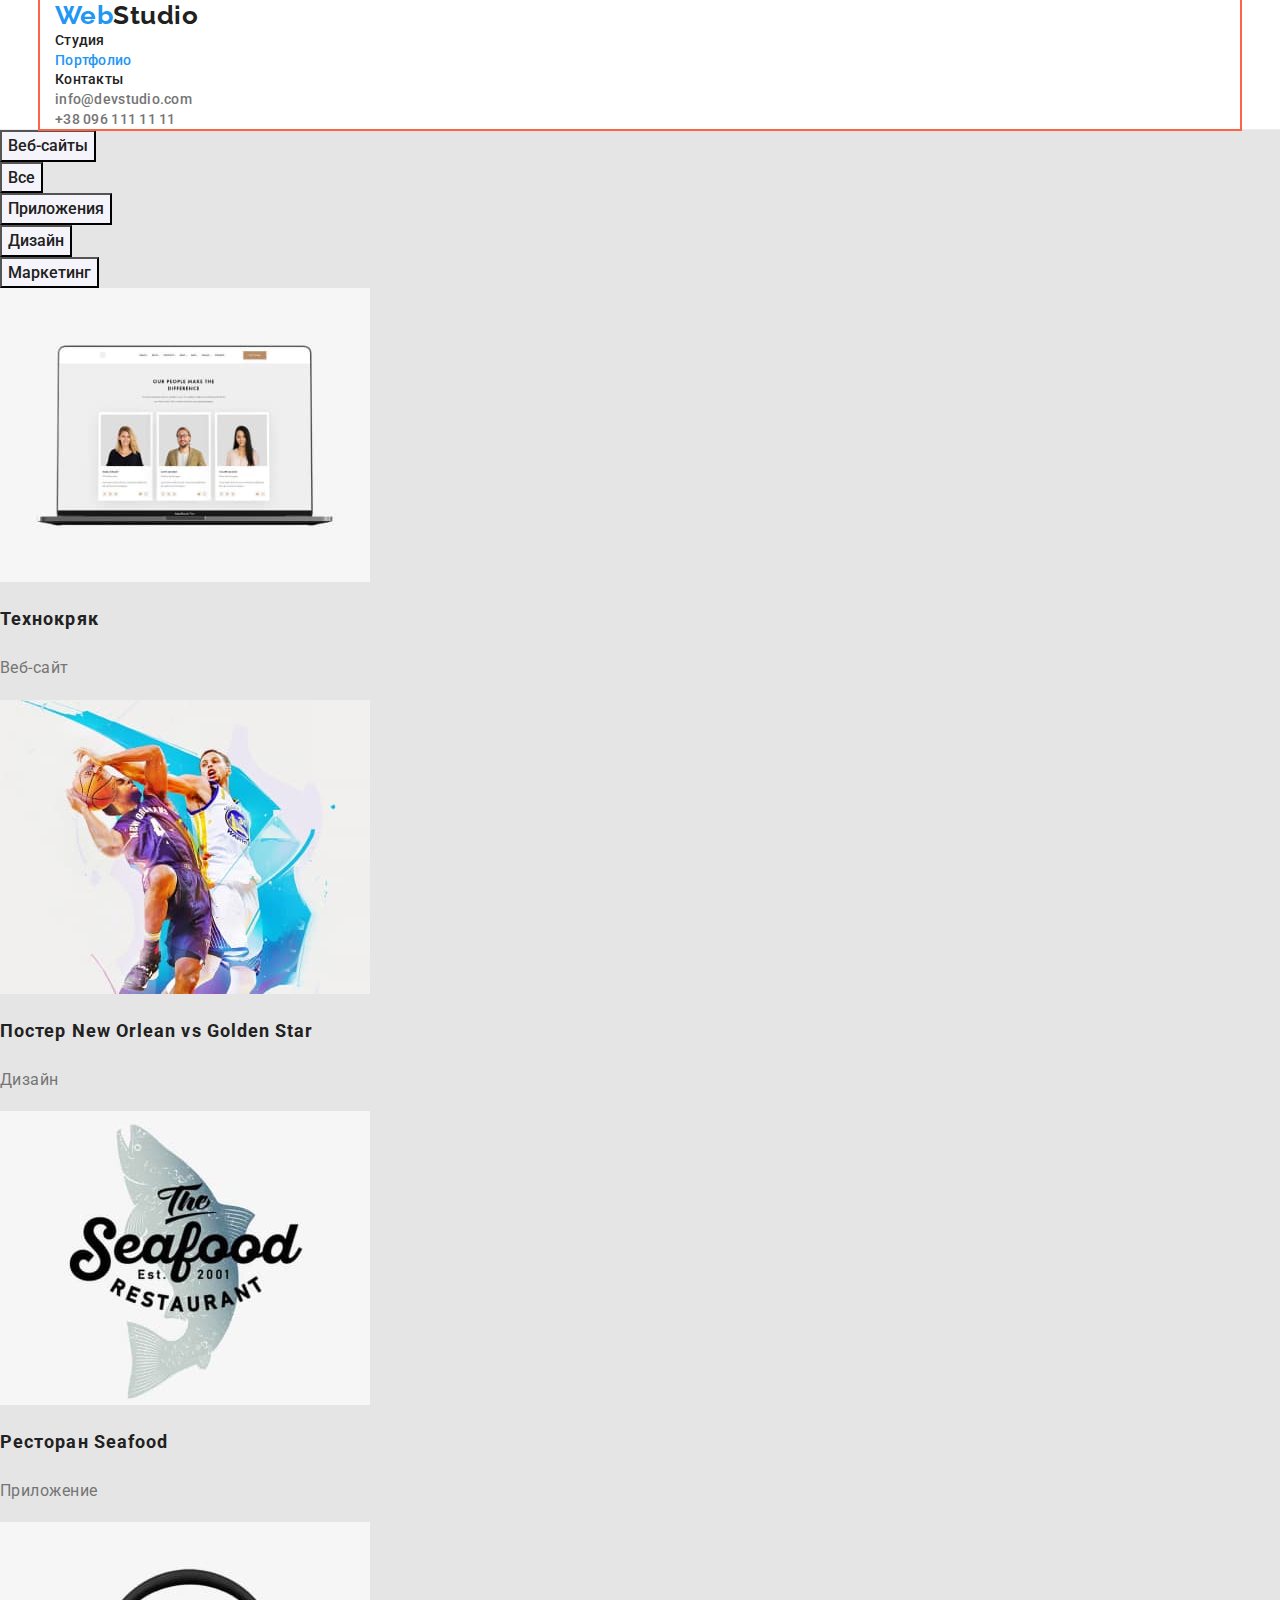
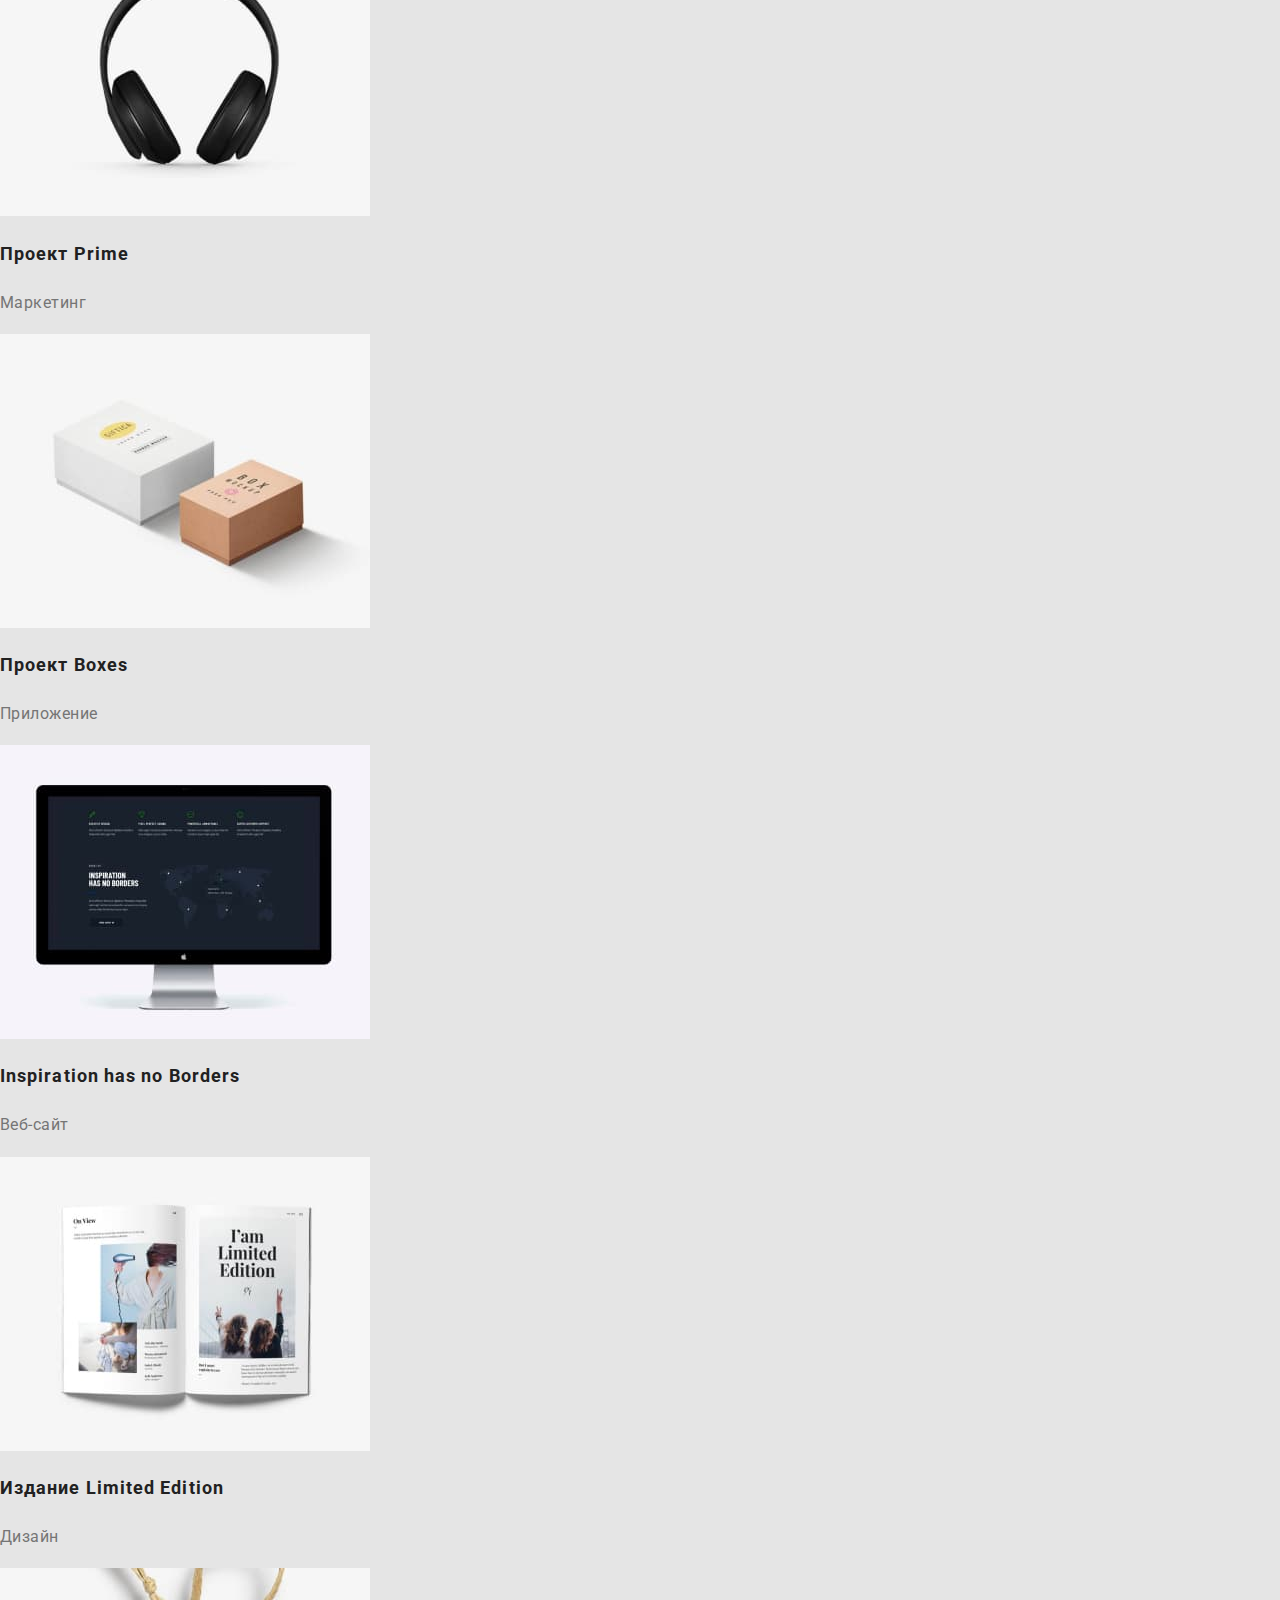
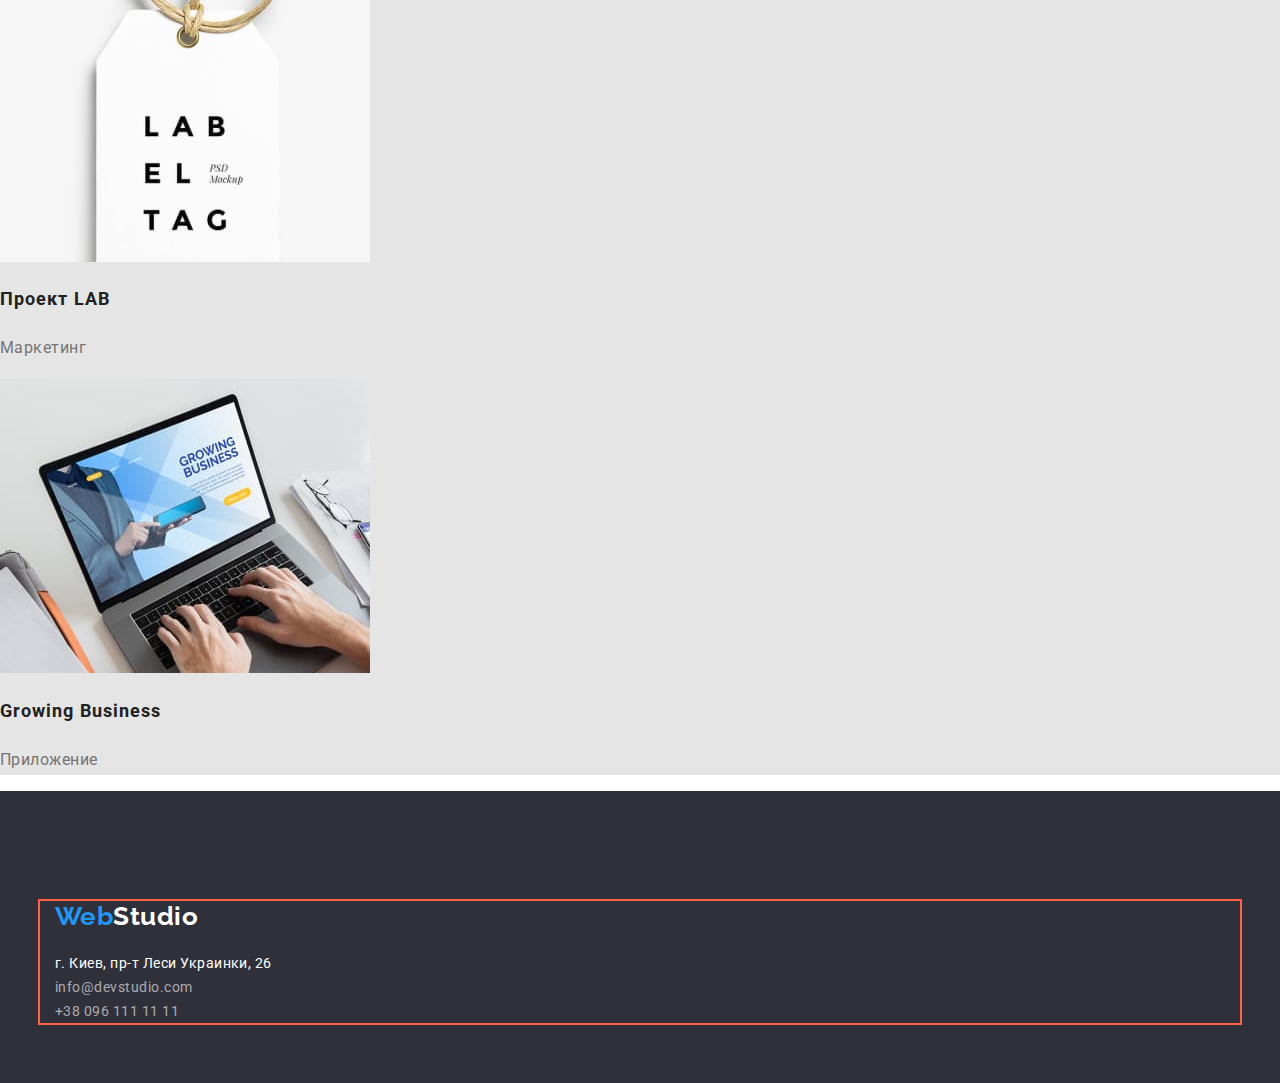
==== portfolio.html @ 7adae2c1 "Добавляет оформление" ====
<!DOCTYPE html>
<html lang="ru">
  <head>
    <meta charset="UTF-8" />
    <meta http-equiv="X-UA-Compatible" content="IE=edge" />
    <meta name="viewport" content="width=device-width, initial-scale=1.0" />
    <title>Document</title>
    <link rel="preconnect" href="https://fonts.googleapis.com" />
    <link rel="preconnect" href="https://fonts.gstatic.com" crossorigin />
    <link
      href="https://fonts.googleapis.com/css2?family=Lato&family=Raleway:wght@700&family=Roboto:wght@400;500;700;900&display=swap"
      rel="stylesheet"
    />
    <link rel="stylesheet" href="https://cdnjs.cloudflare.com/ajax/libs/modern-normalize/1.1.0/modern-normalize.min.css">
    <link rel="stylesheet" href="./css/styles.css" />
  </head>
  <body>
    <!--Шапка сайта-->
    <header class="header-page">
      <div class="container">
        <nav class="header-nav">
          <!--Навигация на другие страницы-->
          <a href="./index.html" class="logo"
            >Web<span class="studio-black">Studio</span></a
          >
          <ul class="header-list list">
            <li>
              <a href="./index.html" class="header-link">Студия</a>
            </li>
            <li>
              <a href="" class="header-link current">Портфолио</a>
            </li>
            <li><a href="" class="header-link">Контакты</a></li>
          </ul>
        </nav>

        <!--Ccылки на электронный адрес и телефон-->
        <div>
          <ul class="contacts-list list">
            <li>
              <a href="mailto:info@devstudio.com" class="header-contacts"
                >info@devstudio.com</a
              >
            </li>
            <li>
              <a href="tel.:+380961111111" class="header-contacts"
                >+38 096 111 11 11</a
              >
            </li>
          </ul>
        </div>
      </div>
    </header>

    <!--Уникальный контент страницы-->
    <main class="projects-page">
      <section class="projects">
        <h1 hidden>Наши проекты</h1>
        <ul class="projects-list list">
          <li><button type="button" class="projects-btn pointer">Веб-сайты</button></li>
          <li><button type="button" class="projects-btn pointer">Все</button></li>
          <li><button type="button" class="projects-btn pointer">Приложения</button></li>
          <li><button type="button" class="projects-btn pointer">Дизайн</button></li>
          <li><button type="button" class="projects-btn pointer">Маркетинг</button></li>
        </ul>

        <ul class="works-list list">
          <li class="works-item">
            <a href="" class="works-link">
              <img
                src="./images/work-1.jpg"
                alt="технокряк"
                width="370"
                height="294"
              />
              <h2 class="work-title">Технокряк</h2>
              <p class="work-desc">Веб-сайт</p>
            </a>
          </li class="works-item">
          <li>
            <a href="" class="works-link">
              <img
                src="./images/work-2.jpg"
                alt="постер баскетбол"
                width="370"
                height="294"
              />
              <h2 class="work-title">Постер New Orlean vs Golden Star</h2>
              <p class="work-desc">Дизайн</p>
            </a>
          </li>
          <li class="works-item">
            <a href="" class="works-link">
              <img
                src="./images/work-3.jpg"
                alt="ресторан"
                width="370"
                height="294"
              />
              <h2 class="work-title">Ресторан Seafood</h2>
              <p class="work-desc">Приложение</p>
            </a>
          </li>
          <li class="works-item">
            <a href="" class="works-link">
              <img
                src="./images/work-4.jpg"
                alt="проект prime"
                width="370"
                height="294"
              />
              <h2 class="work-title">Проект Prime</h2>
              <p class="work-desc">Маркетинг</p>
            </a>
          </li>
          <li class="works-item">
            <a href="" class="works-link">
              <img
                src="./images/work-5.jpg"
                alt="проект boxes"
                width="370"
                height="294"
              />
              <h2 class="work-title">Проект Boxes</h2>
              <p class="work-desc">Приложение</p>
            </a>
          </li>
          <li class="works-item">
            <a href="" class="works-link">
              <img
                src="./images/work-6.jpg"
                alt="вебсайт inspiration"
                width="370"
                height="294"
              />
              <h2 class="work-title">Inspiration has no Borders</h2>
              <p class="work-desc">Веб-сайт</p>
            </a>
          </li>
          <li class="works-item">
            <a href="" class="works-link">
              <img
                src="./images/work-7.jpg"
                alt="журнал edition"
                width="370"
                height="294"
              />
              <h2 class="work-title">Издание Limited Edition</h2>
              <p class="work-desc">Дизайн</p>
            </a>
          </li>
          <li class="works-item">
            <a href="" class="works-link">
              <img
                src="./images/work-8.jpg"
                alt="проект lab"
                width="370"
                height="294"
              />
              <h2 class="work-title">Проект LAB</h2>
              <p class="work-desc">Маркетинг</p>
            </a>
          </li>
          <li class="works-item">
            <a href="" class="works-link">
              <img
                src="./images/work-9.jpg"
                alt="приложение buisness"
                width="370"
                height="294"
              />
              <h2 class="work-title">Growing Business</h2>
              <p class="work-desc">Приложение</p>
            </a>
          </li>
        </ul>
      </section>
    </main>

    <!--Подвал сайта-->
    <footer class="footer">
      <div class="container">
        <a href="./index.html" class="logo"
          >Web<span class="studio-white">Studio</span></a
        >
        <address class="address">
          <ul class="address-list list">
            <li>
              <a href="" class="footer-address"
                >г. Киев, пр-т Леси Украинки, 26
              </a>
            </li>
            <li>
              <a href="mailto:info@devstudio.com" class="footer-contacts"
                >info@devstudio.com</a
              >
            </li>
            <li>
              <a href="tel.:+380961111111" class="footer-contacts"
                >+38 096 111 11 11</a
              >
            </li>
          </ul>
        </address>
      </div>
    </footer>
  </body>
</html>
---- css/styles.css ----
:root {
  --primary-text-color: #212121;
  --title-text-color: #757575;
  --accent-color: #2196f3;
  --primary-white-color: #ffffff;
  --secondary-bg-color: #e5e5e5;
  --team-button-bg-color: #f5f4fa;
  --contacts-footer-color: rgba(255, 255, 255, 0.6);
  --footer-bg-color: #2f303a;
}

html {
  box-sizing: border-box;
}

*,
*::before,
*::after {
  box-sizing: inherit;
}

body {
  color: var(--primary-text-color);
  background-color: var(--primary-white-color);

  font-family: Roboto, sans-serif;
  letter-spacing: 0.03em;
}

.list {
  padding: 0;
  margin: 0;
  list-style: none;
}

.header-link.current {
  color: var(--accent-color);
  text-decoration: none;
}

.pointer {
  cursor: pointer;
}

.container {
  margin-left: auto;
  margin-right: auto;
  width: 1200px;
  padding-left: 15px;
  padding-right: 15px;
  outline: 2px solid tomato;
}

.section {
  padding-top: 94px;
  padding-bottom: 94px;
}

/* Logo */
.logo {
  color: var(--accent-color);
  font-family: Raleway, sans-serif;

  font-weight: 700;
  font-size: 26px;
  line-height: 1.2;
  text-decoration: none;
}

.logo:focus {
  color: var(--accent-color);
}

.studio-black {
  color: var(--primary-text-color);
  text-decoration: none;
}

.studio-white {
  color: var(--primary-white-color);
}

/* Header */
.header-link {
  color: var(--primary-text-color);

  font-style: normal;
  font-weight: 500;
  font-size: 14px;
  line-height: 1.4;
  letter-spacing: 0.02em;
  text-decoration: none;
}

.header-link:hover,
.header-link:focus {
  color: var(--accent-color);
}

.header-contacts {
  color: var(--title-text-color);

  font-weight: 500;
  font-size: 14px;
  line-height: 1.4;
  letter-spacing: 0.02em;
  text-decoration: none;
}

.header-contacts:hover,
.header-contacts:focus {
  color: var(--accent-color);
}

.header-page {
  border-bottom: 1px solid #ececec;
}

/* Hero */
.hero {
  background-color: var(--footer-bg-color);
  outline: 2px solid tomato;
  padding: 200px;

  text-align: center;
}

.hero-title {
  margin-top: 0;
  margin-bottom: 30px;
  color: var(--primary-white-color);

  font-weight: 900;
  font-size: 44px;
  line-height: 1.36;
  letter-spacing: 0.06em;
  text-transform: uppercase;
  outline: 2px solid tomato;
}

.hero-btn {
  display: inline-block;
  padding: 10px 32px;
  border-radius: 4px;
  min-width: 200px;

  color: var(--primary-white-color);
  background-color: var(--accent-color);
  box-shadow: 0px 4px 4px rgba(0, 0, 0, 0.15);

  font-family: inherit;
  font-weight: 700;
  font-size: 16px;
  line-height: 1.9;
  letter-spacing: 0.06em;
}

.hero-btn:hover,
.hero-btn:focus {
  background-color: #188ce8;
  color: var(--primary-white-color);
}

/* Feature */
.feature {
}

.feature-text {
  margin-top: 0;
  margin-bottom: 0;

  color: var(--title-text-color);

  font-size: 14px;
  line-height: 1.71;
}

.feature-title {
  margin-top: 0;
  margin-bottom: 10px;

  font-weight: 700;
  font-size: 14px;
  line-height: 1.4;
  text-transform: uppercase;
}

/* About and Team */
.about {
  padding-bottom: 94px;
}
.about-title {
  margin-top: 0;
  margin-bottom: 50px;

  font-weight: 700;
  font-size: 36px;
  line-height: 1.7;
  text-align: center;
}

.team-title {
  margin-top: 0;
  margin-bottom: 50px;

  font-weight: 700;
  font-size: 36px;
  line-height: 1.7;
  text-align: center;
}

.team {
  background-color: var(--team-button-bg-color);
}

.team-person {
  margin-top: 30px;
  margin-bottom: 10px;

  font-weight: 500;
  font-size: 16px;
  line-height: 1.19;
  text-align: center;
}

.team-text {
  margin-top: 0;
  margin-bottom: 30px;

  color: var(--title-text-color);

  font-size: 16px;
  line-height: 1.19;
  text-align: center;
}

/* Footer */
.footer {
  background-color: var(--footer-bg-color);

  padding-top: 110px;
  padding-bottom: 60px;
}

.footer-address {
  color: var(--primary-white-color);

  font-style: normal;
  font-weight: 400;
  font-size: 14px;
  line-height: 1.7;
  text-decoration: none;
}

.footer-address:hover,
.footer-address:focus {
  color: var(--accent-color);
}

.footer-contacts {
  color: var(--contacts-footer-color);

  font-style: normal;
  font-weight: 400;
  font-size: 14px;
  line-height: 1.7;
  text-decoration: none;
}

.footer-contacts:hover,
.footer-contacts:focus {
  color: var(--accent-color);
}

.address {
  padding-top: 20px;
}

/* ------Portfolio------ */
/* Our Projects and Works */
.projects-page {
  background-color: var(--secondary-bg-color);
}

.works-link {
  text-decoration: none;
}

.work-title {
  color: var(--primary-text-color);

  font-weight: 700;
  font-size: 18px;
  line-height: 2;
  letter-spacing: 0.06em;
  text-decoration: none;
}

.work-desc {
  color: var(--title-text-color);

  font-weight: 400;
  font-size: 16px;
  line-height: 1.88;
}

.projects-btn {
  color: var(--primary-text-color);
  background-color: var(--team-button-bg-color);

  font-family: inherit;
  font-weight: 500;
  font-size: 16px;
  line-height: 1.6;
  text-align: center;
}

.projects-btn:hover,
.projects-btn:focus {
  background-color: var(--accent-color);
  color: var(--primary-white-color);
}
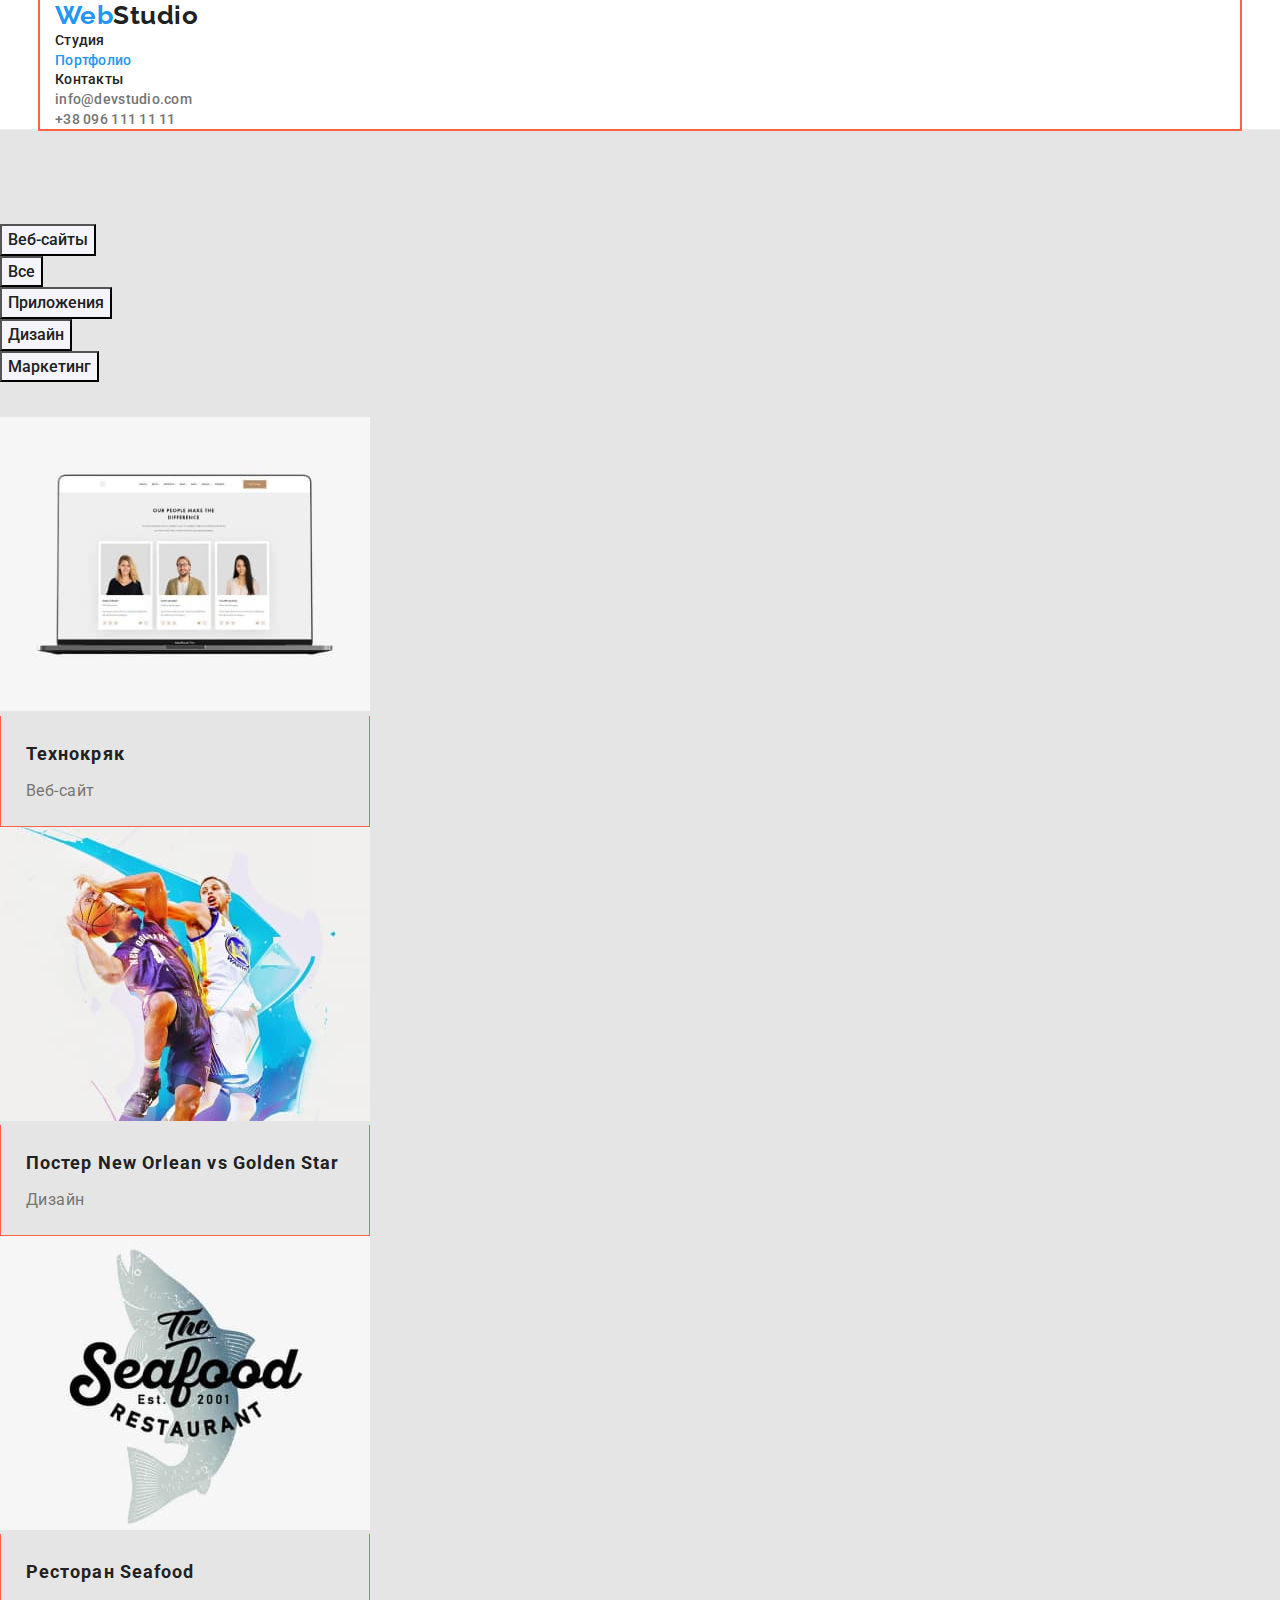
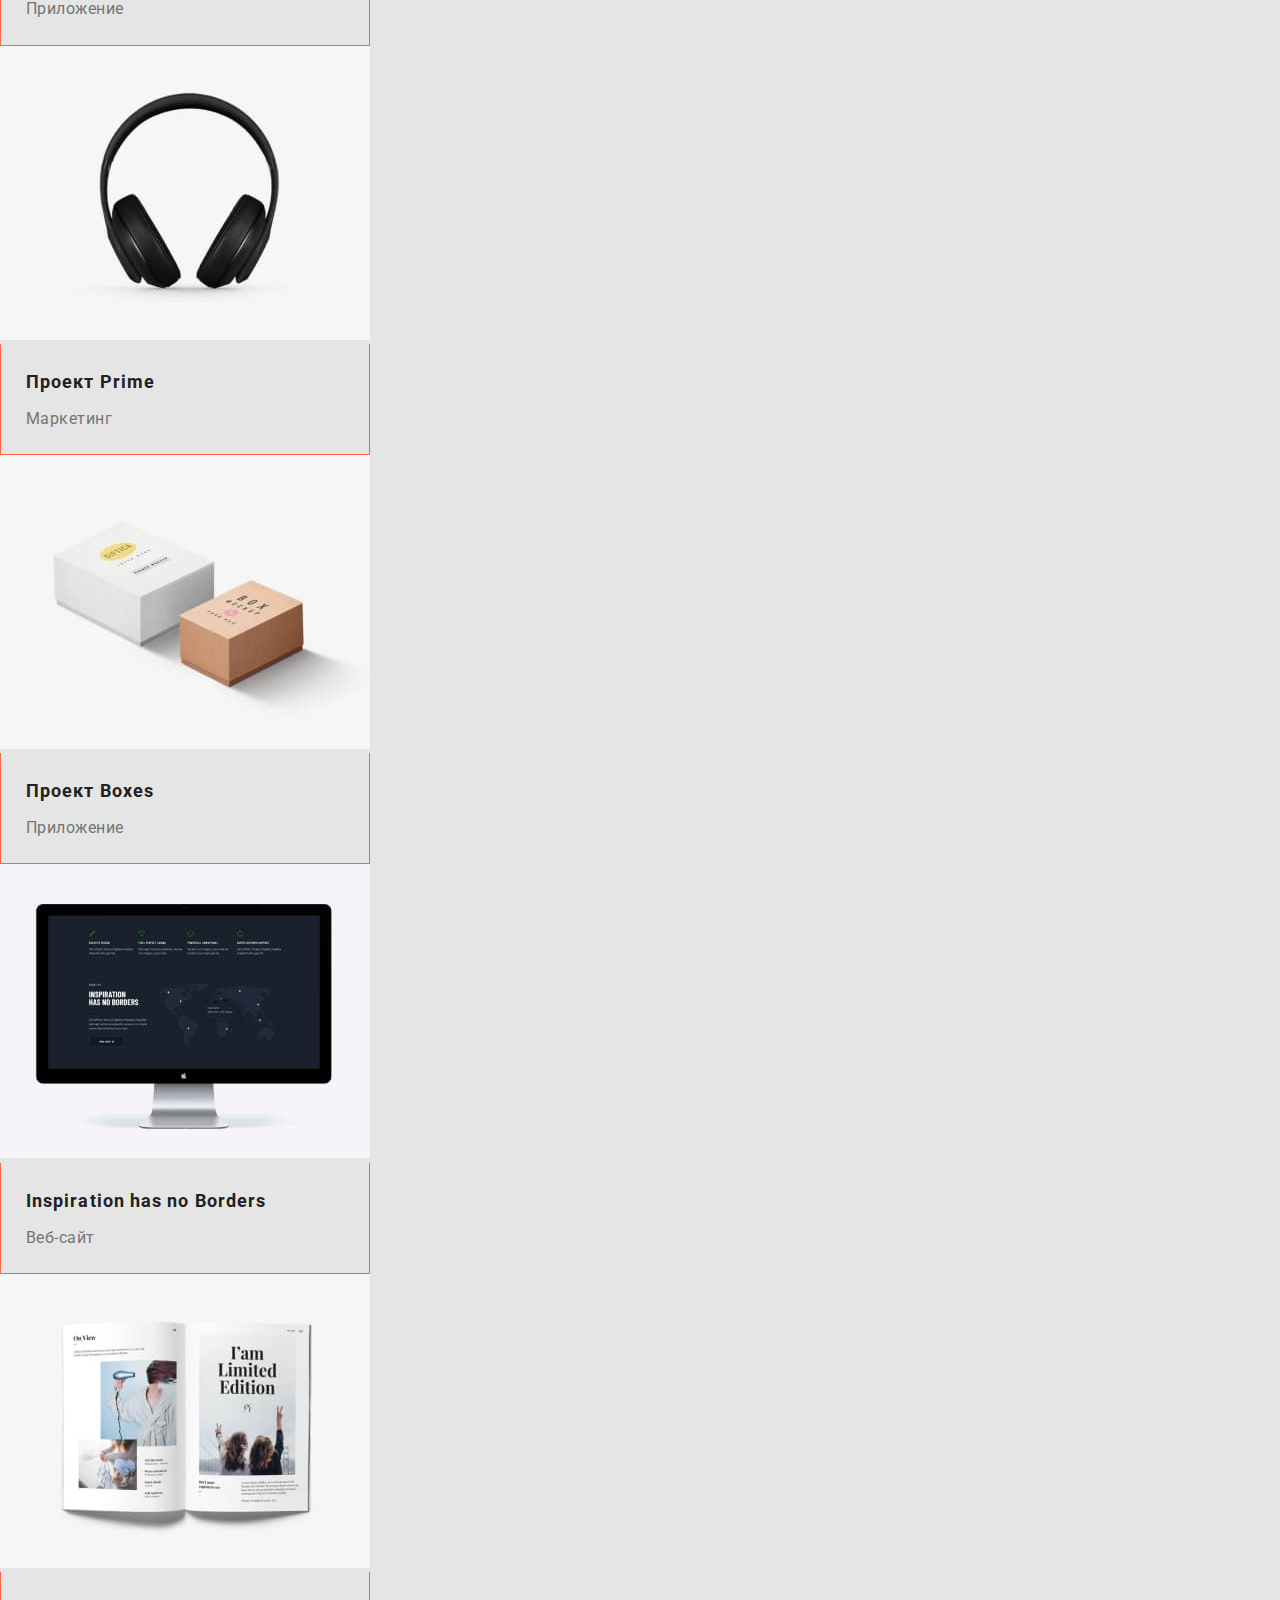
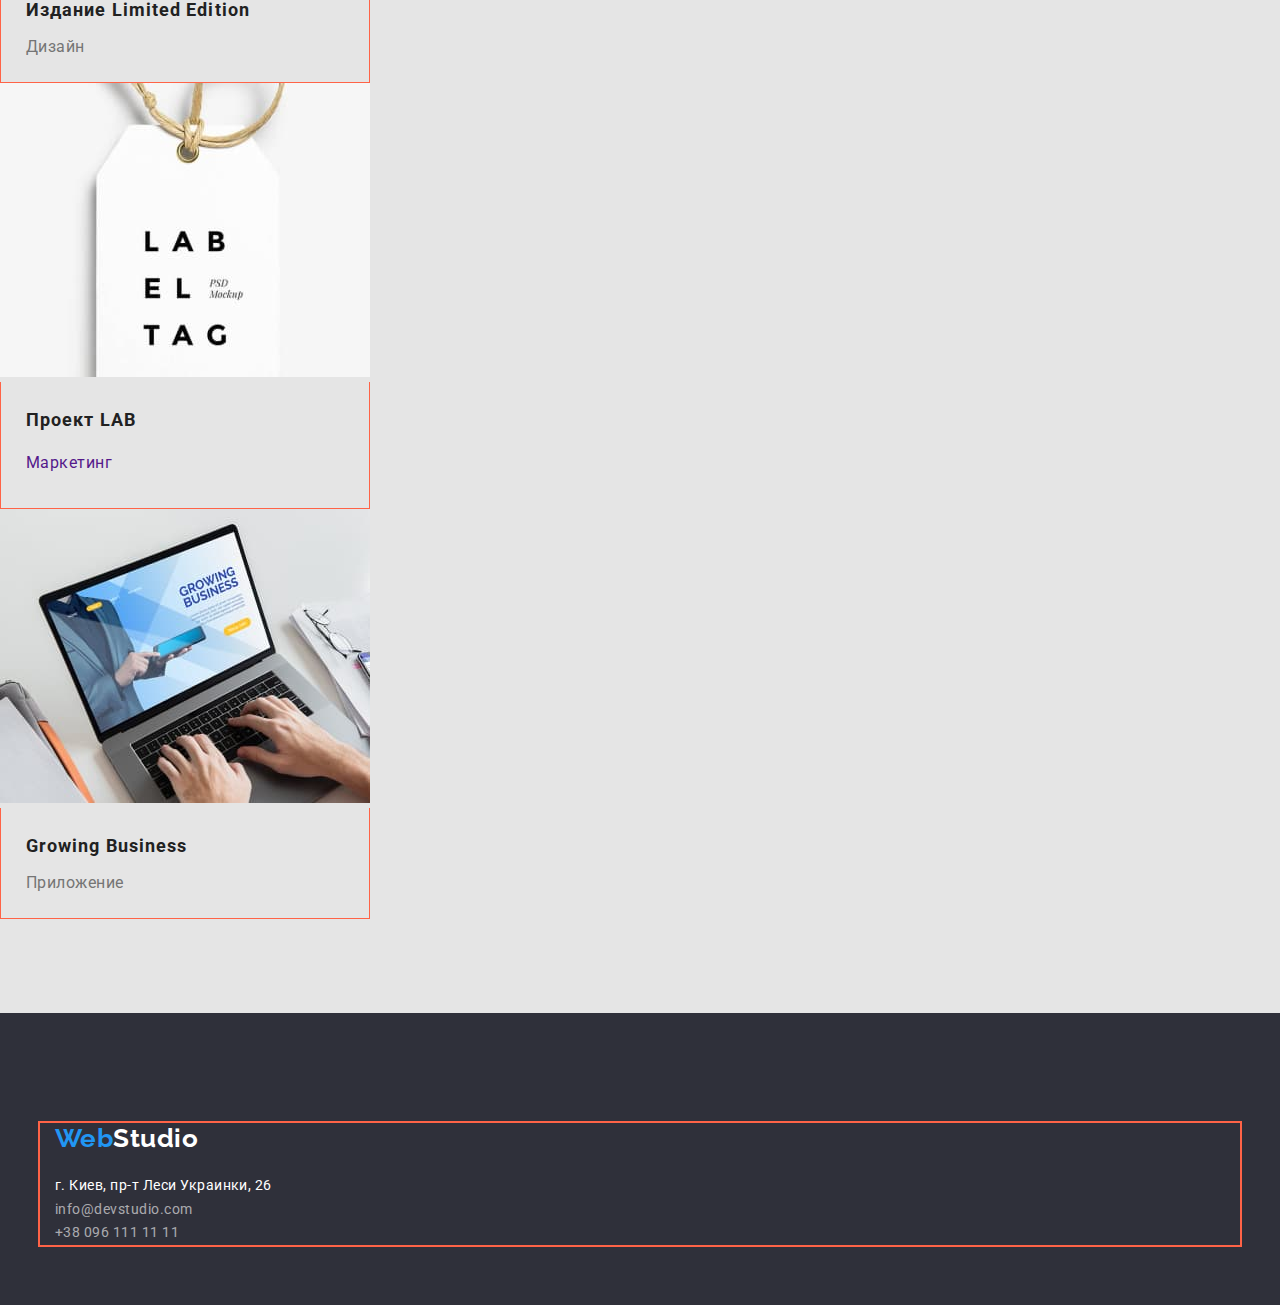
==== commit f19cdcf7: "Добавлет стили в .projects-list и .works-list" ====
--- a/portfolio.html
+++ b/portfolio.html
@@ -54,7 +54,7 @@
 
     <!--Уникальный контент страницы-->
     <main class="projects-page">
-      <section class="projects">
+      <section class="projects section">
         <h1 hidden>Наши проекты</h1>
         <ul class="projects-list list">
           <li><button type="button" class="projects-btn pointer">Веб-сайты</button></li>
@@ -73,8 +73,10 @@
                 width="370"
                 height="294"
               />
-              <h2 class="work-title">Технокряк</h2>
-              <p class="work-desc">Веб-сайт</p>
+              <div class="works-text">
+                <h2 class="works-title">Технокряк</h2>
+                <p class="works-desc">Веб-сайт</p>                
+              </div>
             </a>
           </li class="works-item">
           <li>
@@ -85,8 +87,10 @@
                 width="370"
                 height="294"
               />
-              <h2 class="work-title">Постер New Orlean vs Golden Star</h2>
-              <p class="work-desc">Дизайн</p>
+              <div class="works-text">
+                <h2 class="works-title">Постер New Orlean vs Golden Star</h2>
+                <p class="works-desc">Дизайн</p>
+              </div>
             </a>
           </li>
           <li class="works-item">
@@ -97,8 +101,10 @@
                 width="370"
                 height="294"
               />
-              <h2 class="work-title">Ресторан Seafood</h2>
-              <p class="work-desc">Приложение</p>
+              <div class="works-text">
+                <h2 class="works-title">Ресторан Seafood</h2>
+                <p class="works-desc">Приложение</p>
+              </div>
             </a>
           </li>
           <li class="works-item">
@@ -109,8 +115,10 @@
                 width="370"
                 height="294"
               />
-              <h2 class="work-title">Проект Prime</h2>
-              <p class="work-desc">Маркетинг</p>
+              <div class="works-text">
+                <h2 class="works-title">Проект Prime</h2>
+                <p class="works-desc">Маркетинг</p>
+              </div>
             </a>
           </li>
           <li class="works-item">
@@ -121,8 +129,10 @@
                 width="370"
                 height="294"
               />
-              <h2 class="work-title">Проект Boxes</h2>
-              <p class="work-desc">Приложение</p>
+              <div class="works-text">
+                <h2 class="works-title">Проект Boxes</h2>
+                <p class="works-desc">Приложение</p>
+              </div>
             </a>
           </li>
           <li class="works-item">
@@ -133,8 +143,10 @@
                 width="370"
                 height="294"
               />
-              <h2 class="work-title">Inspiration has no Borders</h2>
-              <p class="work-desc">Веб-сайт</p>
+              <div class="works-text">
+                <h2 class="works-title">Inspiration has no Borders</h2>
+                <p class="works-desc">Веб-сайт</p>
+              </div>
             </a>
           </li>
           <li class="works-item">
@@ -145,8 +157,10 @@
                 width="370"
                 height="294"
               />
-              <h2 class="work-title">Издание Limited Edition</h2>
-              <p class="work-desc">Дизайн</p>
+              <div class="works-text">
+                <h2 class="works-title">Издание Limited Edition</h2>
+                <p class="works-desc">Дизайн</p>
+              </div>
             </a>
           </li>
           <li class="works-item">
@@ -157,8 +171,10 @@
                 width="370"
                 height="294"
               />
-              <h2 class="work-title">Проект LAB</h2>
-              <p class="work-desc">Маркетинг</p>
+              <div class="works-text">
+                <h2 class="works-title">Проект LAB</h2>
+                <p class="work-desc">Маркетинг</p>
+              </div>  
             </a>
           </li>
           <li class="works-item">
@@ -169,8 +185,10 @@
                 width="370"
                 height="294"
               />
-              <h2 class="work-title">Growing Business</h2>
-              <p class="work-desc">Приложение</p>
+            <div class="works-text">
+              <h2 class="works-title">Growing Business</h2>
+              <p class="works-desc">Приложение</p>
+            </div>
             </a>
           </li>
         </ul>
--- a/css/styles.css
+++ b/css/styles.css
@@ -116,6 +116,35 @@
   border-bottom: 1px solid #ececec;
 }
 
+/* .header-nav {
+  display: flex;
+  align-items: center;
+  justify-content: space-between;
+}
+
+/* .header-list {
+  display: flex;
+  justify-content: flex-start;
+  align-items: center;
+  justify-content: space-between;
+} */
+
+/* .header-list > .header-item:not(:last-child) {
+  margin-right: 50px;
+} */
+
+/* .header-list.flex-start {
+  justify-content: flex-start;
+} */
+
+/* .header-list.center {
+  justify-content: center;
+} */
+
+/* .header-list.space-between {
+  justify-content: space-between;
+} */
+
 /* Hero */
 .hero {
   background-color: var(--footer-bg-color);
@@ -162,9 +191,6 @@
 }
 
 /* Feature */
-.feature {
-}
-
 .feature-text {
   margin-top: 0;
   margin-bottom: 0;
@@ -282,11 +308,31 @@
   background-color: var(--secondary-bg-color);
 }
 
+.projects-list {
+  margin-bottom: 35px;
+}
+
 .works-link {
   text-decoration: none;
 }
 
-.work-title {
+.works-item {
+  /* width: 370px;
+  height: 404px; */
+}
+
+.works-text {
+  padding: 20px 25px;
+  border-bottom: 1px solid tomato;
+  border-left: 1px solid tomato;
+  border-right: 1px solid tomato;
+
+  width: 370px;
+}
+
+.works-title {
+  margin-top: 0;
+  margin-bottom: 4px;
   color: var(--primary-text-color);
 
   font-weight: 700;
@@ -296,7 +342,9 @@
   text-decoration: none;
 }
 
-.work-desc {
+.works-desc {
+  margin-top: 0;
+  margin-bottom: 0;
   color: var(--title-text-color);
 
   font-weight: 400;
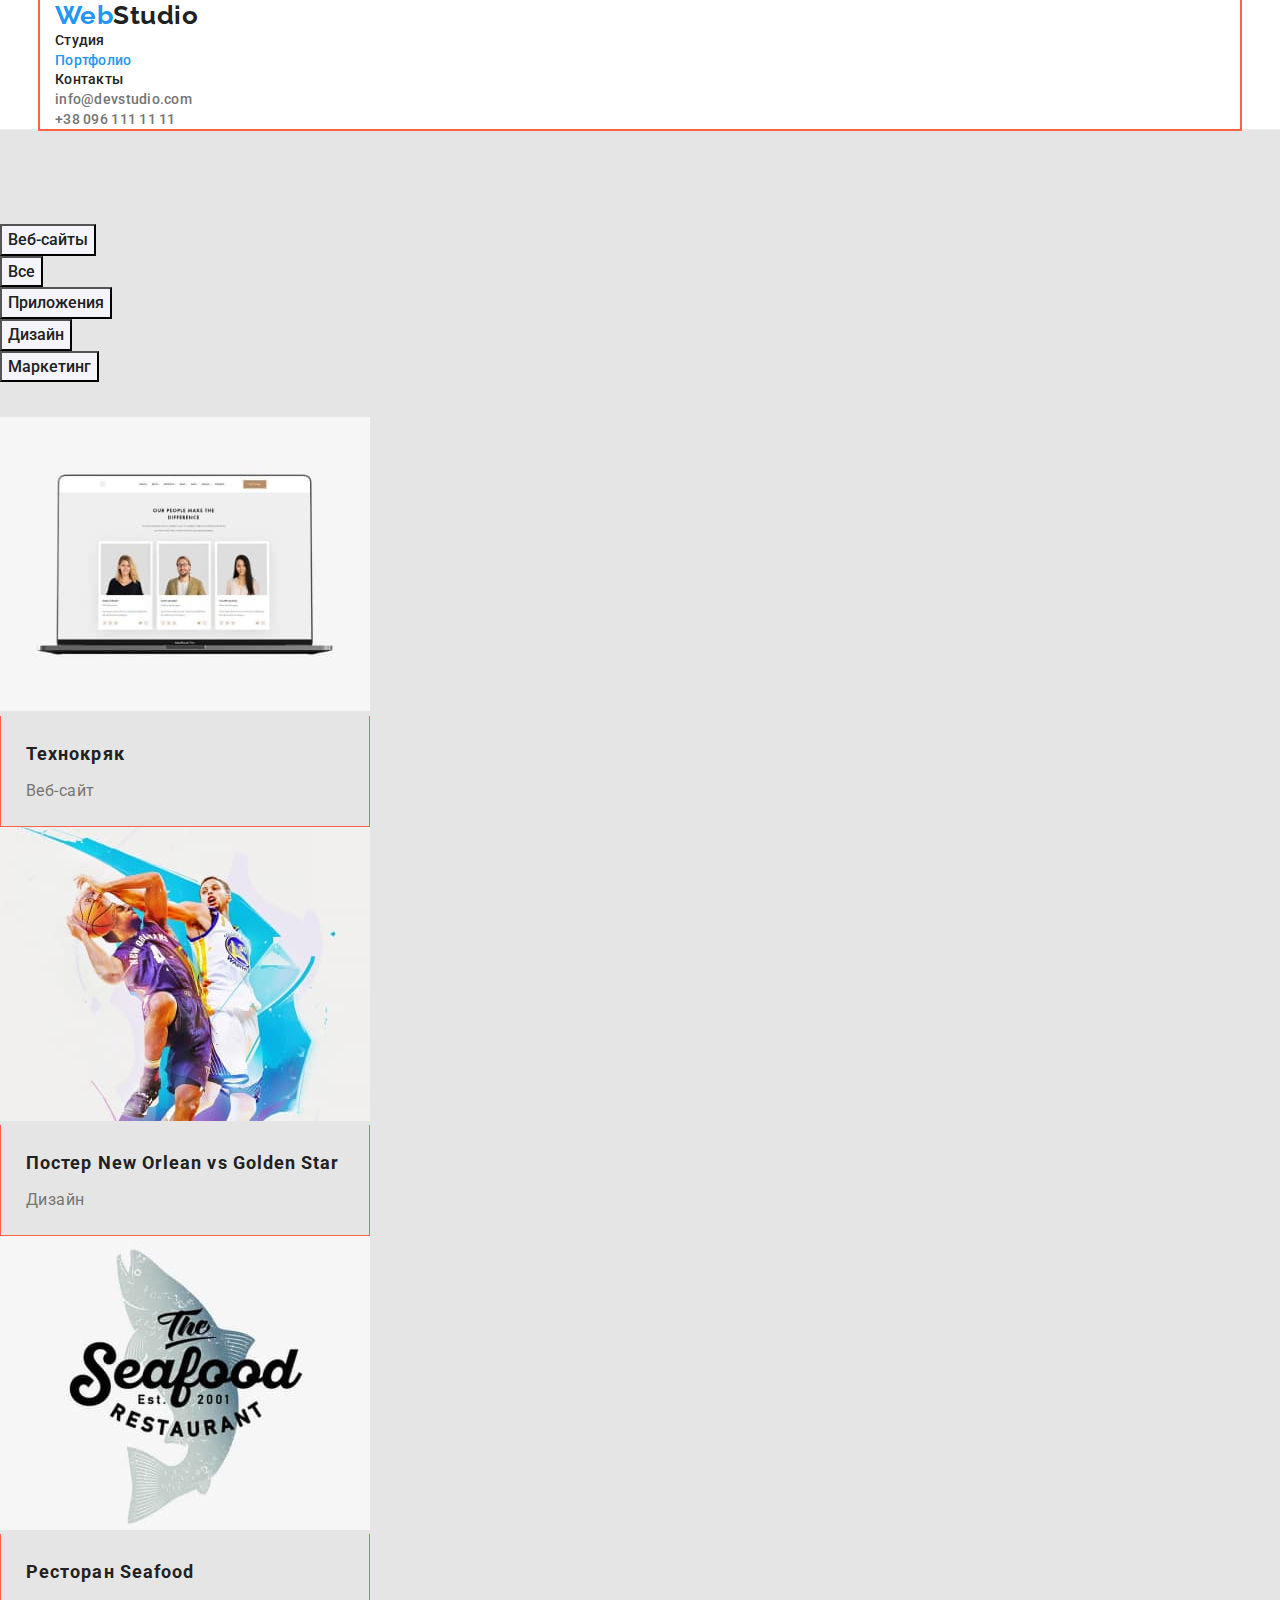
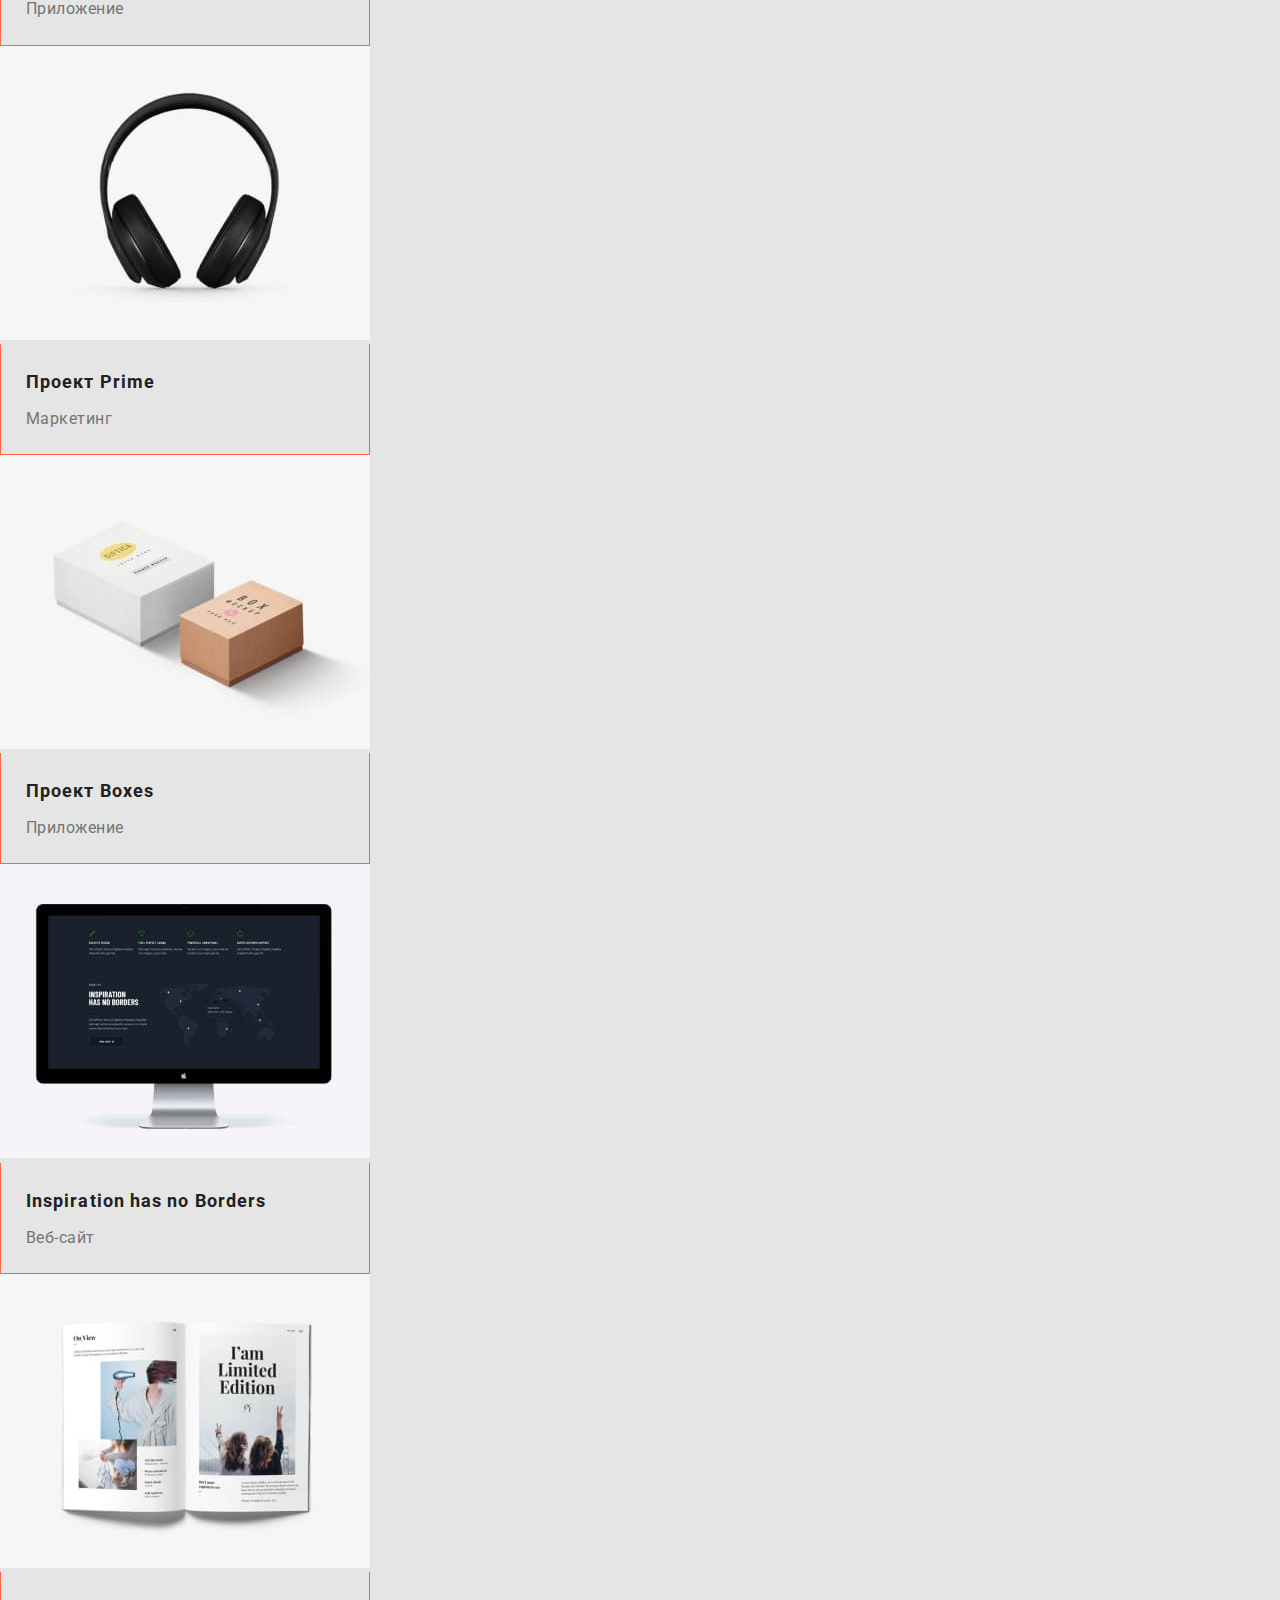
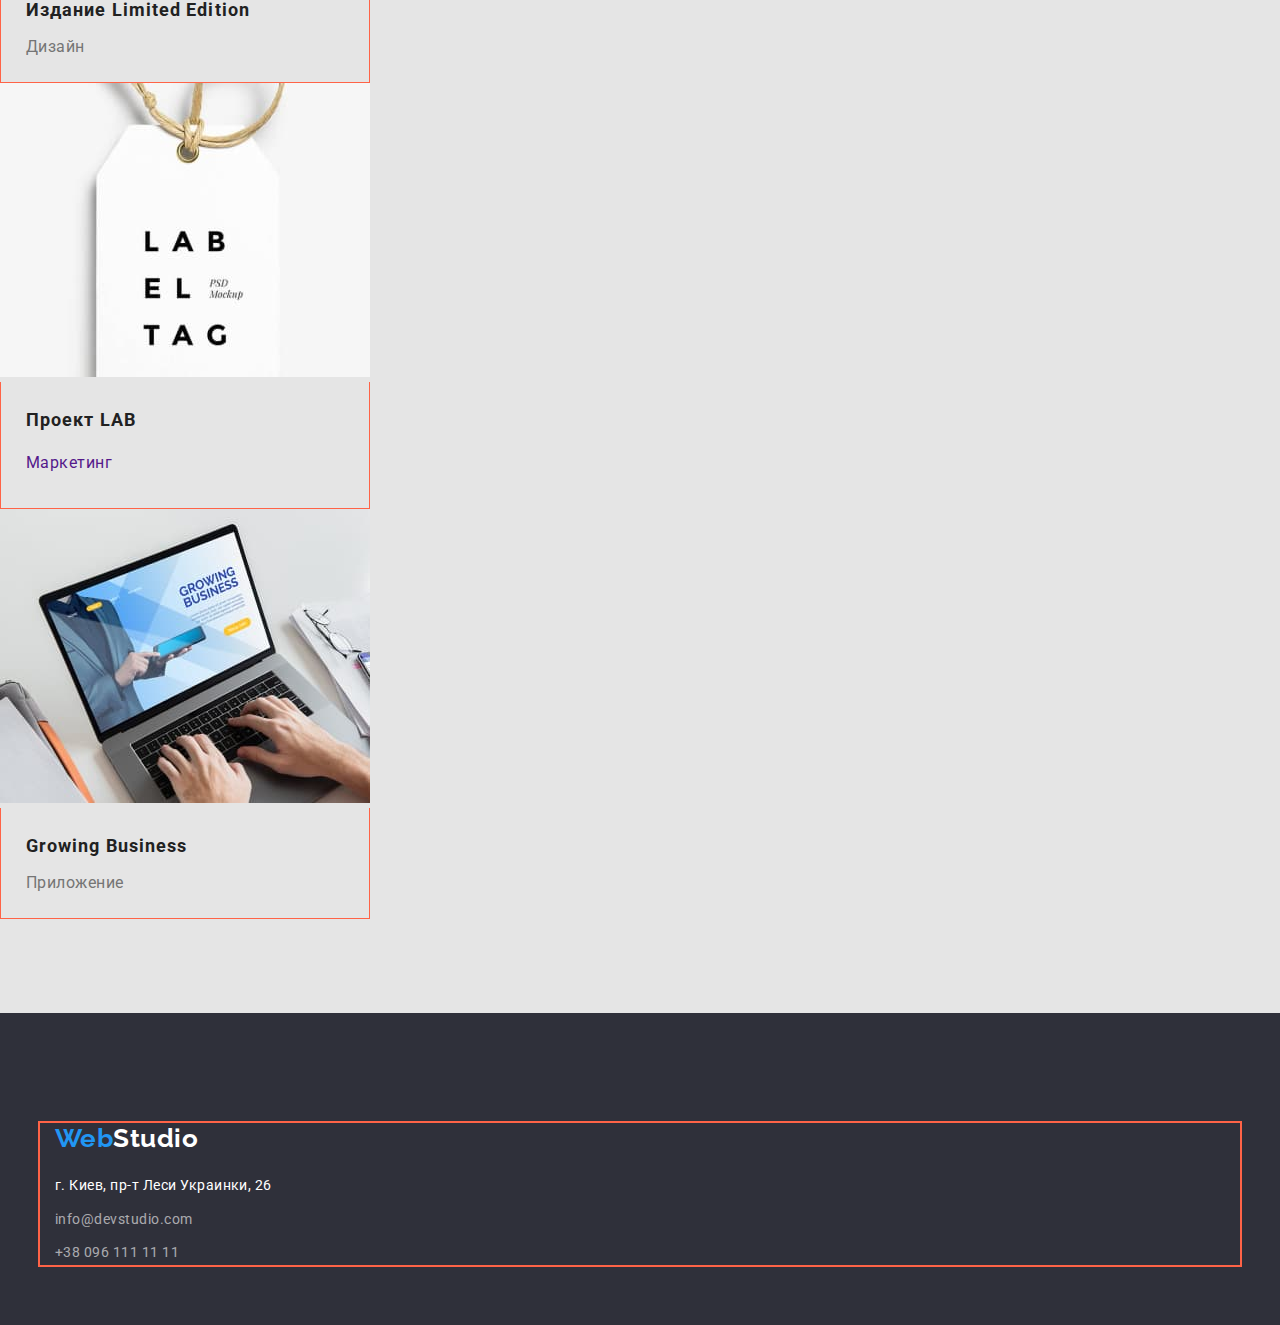
==== commit 627a8fd1: "Добавляет классы и стили в футере, исправляет там margin" ====
--- a/portfolio.html
+++ b/portfolio.html
@@ -203,12 +203,12 @@
         >
         <address class="address">
           <ul class="address-list list">
-            <li>
+            <li class="address-items">
               <a href="" class="footer-address"
                 >г. Киев, пр-т Леси Украинки, 26
               </a>
             </li>
-            <li>
+            <li class="address-items">
               <a href="mailto:info@devstudio.com" class="footer-contacts"
                 >info@devstudio.com</a
               >
--- a/css/styles.css
+++ b/css/styles.css
@@ -299,7 +299,11 @@
 }
 
 .address {
-  padding-top: 20px;
+  margin-top: 20px;
+}
+
+.address-items {
+  margin-bottom: 10px;
 }
 
 /* ------Portfolio------ */
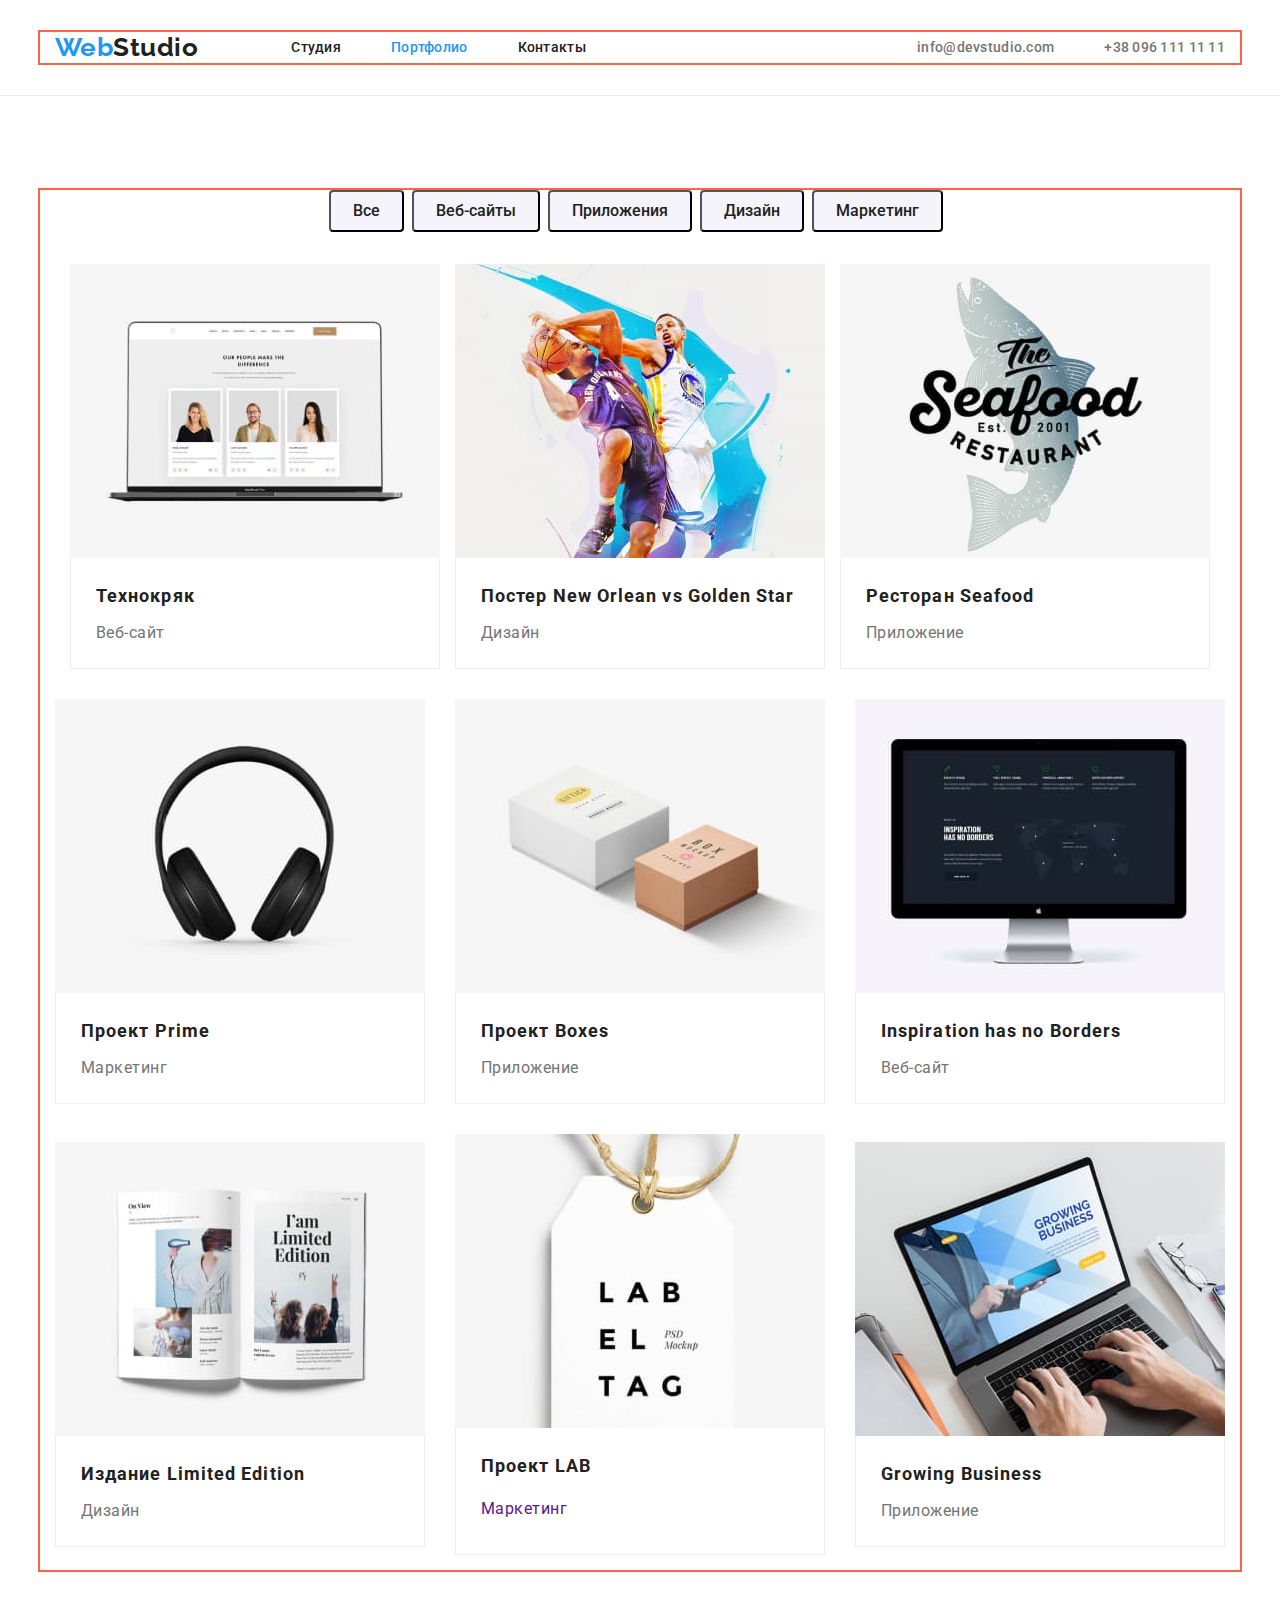
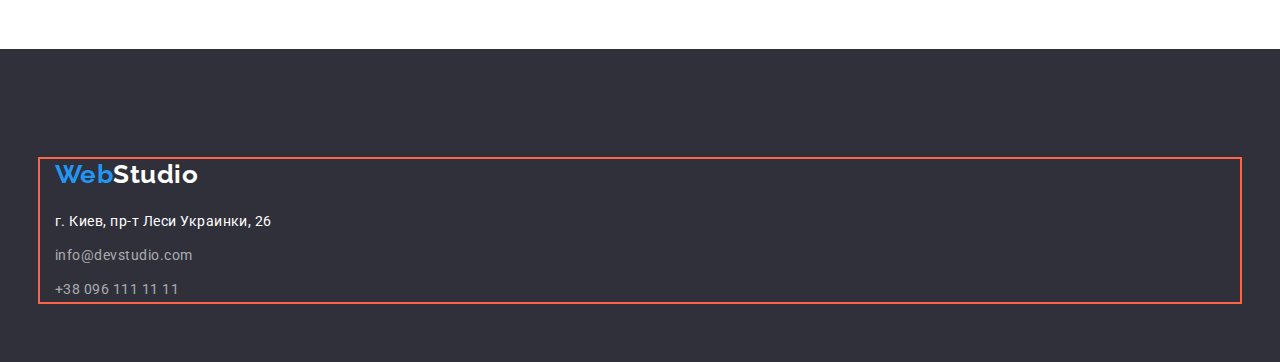
==== commit 18406848: "Добавляет стили и оформление к двум страницам" ====
--- a/portfolio.html
+++ b/portfolio.html
@@ -24,41 +24,40 @@
             >Web<span class="studio-black">Studio</span></a
           >
           <ul class="header-list list">
-            <li>
+            <li class="header-item">
               <a href="./index.html" class="header-link">Студия</a>
             </li>
-            <li>
-              <a href="" class="header-link current">Портфолио</a>
-            </li>
-            <li><a href="" class="header-link">Контакты</a></li>
+            <li class="header-item">
+              <a href="./portfolio.html" class="header-link current">Портфолио</a>
+            </li>
+            <li class="header-item">
+              <a href="" class="header-link">Контакты</a>
+            </li>
           </ul>
         </nav>
-
-        <!--Ccылки на электронный адрес и телефон-->
-        <div>
-          <ul class="contacts-list list">
-            <li>
-              <a href="mailto:info@devstudio.com" class="header-contacts"
-                >info@devstudio.com</a
-              >
-            </li>
-            <li>
-              <a href="tel.:+380961111111" class="header-contacts"
-                >+38 096 111 11 11</a
-              >
-            </li>
-          </ul>
-        </div>
+        <ul class="contacts-list list">
+          <li class="contacts-item mail">
+            <a href="mailto:info@devstudio.com" class="header-contacts"
+              >info@devstudio.com</a
+            >
+          </li>
+          <li class="contacts-item tel">
+            <a href="tel.:+380961111111" class="header-contacts"
+              >+38 096 111 11 11</a
+            >
+          </li>
+        </ul>
       </div>
     </header>
 
     <!--Уникальный контент страницы-->
     <main class="projects-page">
       <section class="projects section">
-        <h1 hidden>Наши проекты</h1>
+        <div class="container">
+          <h1 hidden>Наши проекты</h1>
         <ul class="projects-list list">
+          <li><button type="button" class="projects-btn pointer">Вcе</button></li>
           <li><button type="button" class="projects-btn pointer">Веб-сайты</button></li>
-          <li><button type="button" class="projects-btn pointer">Все</button></li>
           <li><button type="button" class="projects-btn pointer">Приложения</button></li>
           <li><button type="button" class="projects-btn pointer">Дизайн</button></li>
           <li><button type="button" class="projects-btn pointer">Маркетинг</button></li>
@@ -67,11 +66,9 @@
         <ul class="works-list list">
           <li class="works-item">
             <a href="" class="works-link">
-              <img
+              <img class="works-img"
                 src="./images/work-1.jpg"
                 alt="технокряк"
-                width="370"
-                height="294"
               />
               <div class="works-text">
                 <h2 class="works-title">Технокряк</h2>
@@ -81,11 +78,9 @@
           </li class="works-item">
           <li>
             <a href="" class="works-link">
-              <img
+              <img class="works-img"
                 src="./images/work-2.jpg"
                 alt="постер баскетбол"
-                width="370"
-                height="294"
               />
               <div class="works-text">
                 <h2 class="works-title">Постер New Orlean vs Golden Star</h2>
@@ -95,11 +90,9 @@
           </li>
           <li class="works-item">
             <a href="" class="works-link">
-              <img
+              <img class="works-img"
                 src="./images/work-3.jpg"
                 alt="ресторан"
-                width="370"
-                height="294"
               />
               <div class="works-text">
                 <h2 class="works-title">Ресторан Seafood</h2>
@@ -109,11 +102,9 @@
           </li>
           <li class="works-item">
             <a href="" class="works-link">
-              <img
+              <img class="works-img"
                 src="./images/work-4.jpg"
                 alt="проект prime"
-                width="370"
-                height="294"
               />
               <div class="works-text">
                 <h2 class="works-title">Проект Prime</h2>
@@ -123,11 +114,9 @@
           </li>
           <li class="works-item">
             <a href="" class="works-link">
-              <img
+              <img class="works-img"
                 src="./images/work-5.jpg"
                 alt="проект boxes"
-                width="370"
-                height="294"
               />
               <div class="works-text">
                 <h2 class="works-title">Проект Boxes</h2>
@@ -137,11 +126,9 @@
           </li>
           <li class="works-item">
             <a href="" class="works-link">
-              <img
+              <img class="works-img"
                 src="./images/work-6.jpg"
                 alt="вебсайт inspiration"
-                width="370"
-                height="294"
               />
               <div class="works-text">
                 <h2 class="works-title">Inspiration has no Borders</h2>
@@ -151,11 +138,9 @@
           </li>
           <li class="works-item">
             <a href="" class="works-link">
-              <img
+              <img class="works-img"
                 src="./images/work-7.jpg"
                 alt="журнал edition"
-                width="370"
-                height="294"
               />
               <div class="works-text">
                 <h2 class="works-title">Издание Limited Edition</h2>
@@ -165,11 +150,9 @@
           </li>
           <li class="works-item">
             <a href="" class="works-link">
-              <img
+              <img class="works-img"
                 src="./images/work-8.jpg"
                 alt="проект lab"
-                width="370"
-                height="294"
               />
               <div class="works-text">
                 <h2 class="works-title">Проект LAB</h2>
@@ -179,11 +162,9 @@
           </li>
           <li class="works-item">
             <a href="" class="works-link">
-              <img
+              <img class="works-img"
                 src="./images/work-9.jpg"
                 alt="приложение buisness"
-                width="370"
-                height="294"
               />
             <div class="works-text">
               <h2 class="works-title">Growing Business</h2>
@@ -193,6 +174,8 @@
           </li>
         </ul>
       </section>
+        </div>
+        
     </main>
 
     <!--Подвал сайта-->
@@ -213,7 +196,7 @@
                 >info@devstudio.com</a
               >
             </li>
-            <li>
+            <li class="address-items">
               <a href="tel.:+380961111111" class="footer-contacts"
                 >+38 096 111 11 11</a
               >
--- a/css/styles.css
+++ b/css/styles.css
@@ -58,6 +58,8 @@
 
 /* Logo */
 .logo {
+  margin-right: 93px;
+
   color: var(--accent-color);
   font-family: Raleway, sans-serif;
 
@@ -114,20 +116,39 @@
 
 .header-page {
   border-bottom: 1px solid #ececec;
-}
-
-/* .header-nav {
+  padding-top: 32px;
+  padding-bottom: 32px;
+}
+
+.header-page .container {
   display: flex;
   align-items: center;
-  justify-content: space-between;
-}
-
-/* .header-list {
-  display: flex;
-  justify-content: flex-start;
+}
+
+.header-nav {
+  display: flex;
   align-items: center;
-  justify-content: space-between;
-} */
+}
+
+.header-list {
+  display: flex;
+  /* align-items: center; */
+  /* justify-content: flex-start;
+  justify-content: space-between; */
+}
+
+.header-item:not(:last-child) {
+  margin-right: 50px;
+}
+
+.contacts-list {
+  display: flex;
+  margin-left: auto;
+}
+
+.tel {
+  margin-left: 50px;
+}
 
 /* .header-list > .header-item:not(:last-child) {
   margin-right: 50px;
@@ -191,6 +212,14 @@
 }
 
 /* Feature */
+.feature-list {
+  display: flex;
+}
+
+.feature-text {
+  margin-right: 30px;
+}
+
 .feature-text {
   margin-top: 0;
   margin-bottom: 0;
@@ -215,6 +244,7 @@
 .about {
   padding-bottom: 94px;
 }
+
 .about-title {
   margin-top: 0;
   margin-bottom: 50px;
@@ -225,6 +255,23 @@
   text-align: center;
 }
 
+.about-list {
+  display: flex;
+}
+
+.about-item + .about-item {
+  margin-left: 30px;
+}
+
+.about-img {
+  display: block;
+  max-width: 100%;
+  height: auto;
+}
+.team {
+  background-color: var(--team-button-bg-color);
+}
+
 .team-title {
   margin-top: 0;
   margin-bottom: 50px;
@@ -235,12 +282,28 @@
   text-align: center;
 }
 
-.team {
-  background-color: var(--team-button-bg-color);
+.team-list {
+  display: flex;
+  flex-wrap: wrap;
+  gap: 30px;
+}
+
+.team-card {
+  width: calc((100% - 90px) / 4);
+
+  background: #ffffff;
+  box-shadow: 0px 1px 3px rgba(0, 0, 0, 0.12), 0px 1px 1px rgba(0, 0, 0, 0.14),
+    0px 2px 1px rgba(0, 0, 0, 0.2);
+  border-radius: 0px 0px 4px 4px;
+}
+
+.team-text {
+  padding-top: 30px;
+  padding-bottom: 30px;
 }
 
 .team-person {
-  margin-top: 30px;
+  margin-top: 0;
   margin-bottom: 10px;
 
   font-weight: 500;
@@ -249,9 +312,9 @@
   text-align: center;
 }
 
-.team-text {
-  margin-top: 0;
-  margin-bottom: 30px;
+.team-position {
+  margin-top: 0;
+  margin-bottom: 0;
 
   color: var(--title-text-color);
 
@@ -302,35 +365,50 @@
   margin-top: 20px;
 }
 
-.address-items {
+.address-items:not(:last-child) {
   margin-bottom: 10px;
 }
 
 /* ------Portfolio------ */
 /* Our Projects and Works */
 .projects-page {
-  background-color: var(--secondary-bg-color);
+  background-color: var(--primary-white-color);
 }
 
 .projects-list {
-  margin-bottom: 35px;
+  display: flex;
+  justify-content: center;
+  margin-bottom: 32px;
+}
+
+.works-list {
+  display: flex;
+  flex-wrap: wrap;
+  justify-content: center;
+  align-items: center;
+  margin: -15px;
+}
+
+.works-item {
+  width: calc(100% / 3 - 30px);
+  margin: 15px;
 }
 
 .works-link {
   text-decoration: none;
 }
 
-.works-item {
-  /* width: 370px;
-  height: 404px; */
+.works-img {
+  display: block;
+  max-width: 100%;
+  height: auto;
 }
 
 .works-text {
   padding: 20px 25px;
-  border-bottom: 1px solid tomato;
-  border-left: 1px solid tomato;
-  border-right: 1px solid tomato;
-
+  border-bottom: 1px solid #eeeeee;
+  border-left: 1px solid #eeeeee;
+  border-right: 1px solid #eeeeee;
   width: 370px;
 }
 
@@ -356,9 +434,17 @@
   line-height: 1.88;
 }
 
+.projects-list {
+  display: flex;
+}
+
 .projects-btn {
   color: var(--primary-text-color);
   background-color: var(--team-button-bg-color);
+  border-radius: 4px;
+
+  padding: 6px 22px;
+  margin-right: 8px;
 
   font-family: inherit;
   font-weight: 500;
@@ -367,6 +453,10 @@
   text-align: center;
 }
 
+.projects-btn:not(:last-child) {
+  margin-right: 8px;
+}
+
 .projects-btn:hover,
 .projects-btn:focus {
   background-color: var(--accent-color);
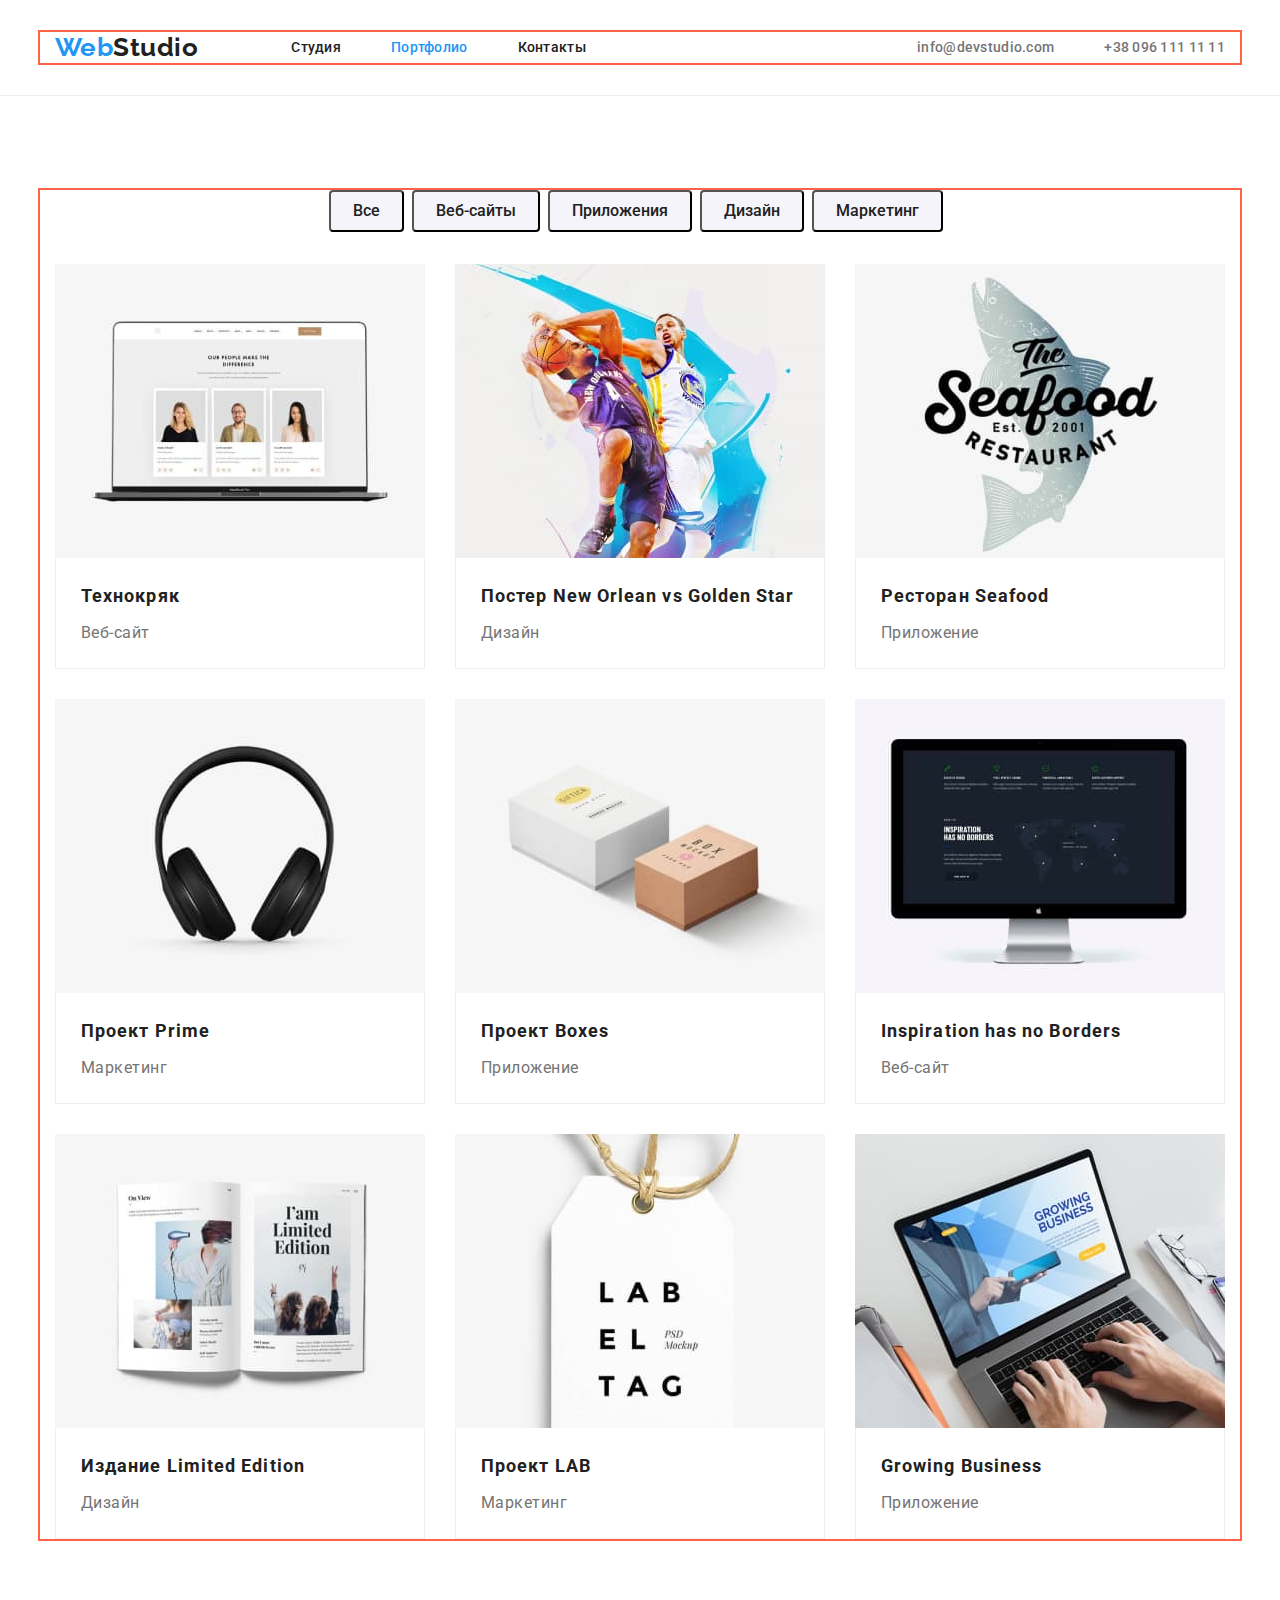
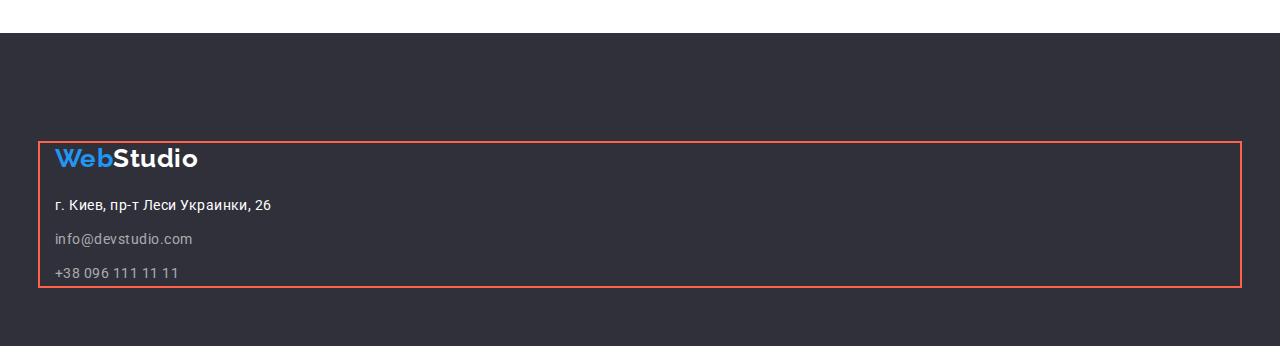
==== commit 64d3b08c: "Обновляет styles.css" ====
--- a/portfolio.html
+++ b/portfolio.html
@@ -15,7 +15,7 @@
     <link rel="stylesheet" href="./css/styles.css" />
   </head>
   <body>
-    <!--Шапка сайта-->
+    <!--ШАПКА САЙТА-->
     <header class="header-page">
       <div class="container">
         <nav class="header-nav">
@@ -50,7 +50,7 @@
       </div>
     </header>
 
-    <!--Уникальный контент страницы-->
+    <!--MAIN-КОНТЕНТ-->
     <main class="projects-page">
       <section class="projects section">
         <div class="container">
@@ -66,7 +66,7 @@
         <ul class="works-list list">
           <li class="works-item">
             <a href="" class="works-link">
-              <img class="works-img"
+              <img
                 src="./images/work-1.jpg"
                 alt="технокряк"
               />
@@ -75,10 +75,11 @@
                 <p class="works-desc">Веб-сайт</p>                
               </div>
             </a>
-          </li class="works-item">
-          <li>
-            <a href="" class="works-link">
-              <img class="works-img"
+
+          </li>
+          <li class="works-item">
+            <a href="" class="works-link">
+              <img
                 src="./images/work-2.jpg"
                 alt="постер баскетбол"
               />
@@ -87,10 +88,11 @@
                 <p class="works-desc">Дизайн</p>
               </div>
             </a>
-          </li>
-          <li class="works-item">
-            <a href="" class="works-link">
-              <img class="works-img"
+
+          </li>
+          <li class="works-item">
+            <a href="" class="works-link">
+              <img
                 src="./images/work-3.jpg"
                 alt="ресторан"
               />
@@ -100,9 +102,10 @@
               </div>
             </a>
           </li>
-          <li class="works-item">
-            <a href="" class="works-link">
-              <img class="works-img"
+
+          <li class="works-item">
+            <a href="" class="works-link">
+              <img
                 src="./images/work-4.jpg"
                 alt="проект prime"
               />
@@ -112,9 +115,10 @@
               </div>
             </a>
           </li>
-          <li class="works-item">
-            <a href="" class="works-link">
-              <img class="works-img"
+
+          <li class="works-item">
+            <a href="" class="works-link">
+              <img
                 src="./images/work-5.jpg"
                 alt="проект boxes"
               />
@@ -124,9 +128,10 @@
               </div>
             </a>
           </li>
-          <li class="works-item">
-            <a href="" class="works-link">
-              <img class="works-img"
+
+          <li class="works-item">
+            <a href="" class="works-link">
+              <img
                 src="./images/work-6.jpg"
                 alt="вебсайт inspiration"
               />
@@ -136,9 +141,10 @@
               </div>
             </a>
           </li>
-          <li class="works-item">
-            <a href="" class="works-link">
-              <img class="works-img"
+
+          <li class="works-item">
+            <a href="" class="works-link">
+              <img
                 src="./images/work-7.jpg"
                 alt="журнал edition"
               />
@@ -148,21 +154,23 @@
               </div>
             </a>
           </li>
-          <li class="works-item">
-            <a href="" class="works-link">
-              <img class="works-img"
+
+          <li class="works-item">
+            <a href="" class="works-link">
+              <img
                 src="./images/work-8.jpg"
                 alt="проект lab"
               />
               <div class="works-text">
                 <h2 class="works-title">Проект LAB</h2>
-                <p class="work-desc">Маркетинг</p>
+                <p class="works-desc">Маркетинг</p>
               </div>  
             </a>
           </li>
-          <li class="works-item">
-            <a href="" class="works-link">
-              <img class="works-img"
+
+          <li class="works-item">
+            <a href="" class="works-link">
+              <img
                 src="./images/work-9.jpg"
                 alt="приложение buisness"
               />
@@ -178,7 +186,7 @@
         
     </main>
 
-    <!--Подвал сайта-->
+    <!--ФУТЕР-->
     <footer class="footer">
       <div class="container">
         <a href="./index.html" class="logo"
--- a/css/styles.css
+++ b/css/styles.css
@@ -27,6 +27,12 @@
   letter-spacing: 0.03em;
 }
 
+img {
+  display: block;
+  max-width: 100%;
+  height: auto;
+}
+
 .list {
   padding: 0;
   margin: 0;
@@ -82,7 +88,7 @@
   color: var(--primary-white-color);
 }
 
-/* Header */
+/* ------------ HEADER ------------ */
 .header-link {
   color: var(--primary-text-color);
 
@@ -150,23 +156,7 @@
   margin-left: 50px;
 }
 
-/* .header-list > .header-item:not(:last-child) {
-  margin-right: 50px;
-} */
-
-/* .header-list.flex-start {
-  justify-content: flex-start;
-} */
-
-/* .header-list.center {
-  justify-content: center;
-} */
-
-/* .header-list.space-between {
-  justify-content: space-between;
-} */
-
-/* Hero */
+/* ------------ HERO ------------ */
 .hero {
   background-color: var(--footer-bg-color);
   outline: 2px solid tomato;
@@ -211,13 +201,17 @@
   color: var(--primary-white-color);
 }
 
-/* Feature */
+/* ------------ FEATURE ------------ */
 .feature-list {
   display: flex;
-}
-
-.feature-text {
-  margin-right: 30px;
+  margin-left: -30px;
+  margin-top: -30px;
+}
+
+.feature-item {
+  flex-basis: calc(100% / 4 - 30px);
+  margin-left: 30px;
+  margin-top: 30px;
 }
 
 .feature-text {
@@ -240,7 +234,7 @@
   text-transform: uppercase;
 }
 
-/* About and Team */
+/* ------------ ABOUT ------------*/
 .about {
   padding-bottom: 94px;
 }
@@ -263,11 +257,8 @@
   margin-left: 30px;
 }
 
-.about-img {
-  display: block;
-  max-width: 100%;
-  height: auto;
-}
+/* ------------ TEAM ------------*/
+
 .team {
   background-color: var(--team-button-bg-color);
 }
@@ -323,7 +314,7 @@
   text-align: center;
 }
 
-/* Footer */
+/* ------------ FOOTER ------------ */
 .footer {
   background-color: var(--footer-bg-color);
 
@@ -369,8 +360,9 @@
   margin-bottom: 10px;
 }
 
-/* ------Portfolio------ */
-/* Our Projects and Works */
+/* ------------ PORTFOLIO ------------ */
+
+/* ------------ PROJECTS & WORKS ------------ */
 .projects-page {
   background-color: var(--primary-white-color);
 }
@@ -381,27 +373,52 @@
   margin-bottom: 32px;
 }
 
+.projects-list {
+  display: flex;
+}
+
+.projects-btn {
+  color: var(--primary-text-color);
+  background-color: var(--team-button-bg-color);
+  border-radius: 4px;
+
+  padding: 6px 22px;
+  margin-right: 8px;
+
+  font-family: inherit;
+  font-weight: 500;
+  font-size: 16px;
+  line-height: 1.6;
+  text-align: center;
+}
+
+.projects-btn:not(:last-child) {
+  margin-right: 8px;
+}
+
+.projects-btn:hover,
+.projects-btn:focus {
+  background-color: var(--accent-color);
+  color: var(--primary-white-color);
+}
+
 .works-list {
   display: flex;
   flex-wrap: wrap;
-  justify-content: center;
-  align-items: center;
-  margin: -15px;
+  margin-left: -30px;
+  margin-top: -30px;
 }
 
 .works-item {
   width: calc(100% / 3 - 30px);
-  margin: 15px;
-}
+  margin-left: 30px;
+  margin-top: 30px;
+}
+
+/* width: calc((100% - 90px) / 3); */
 
 .works-link {
   text-decoration: none;
-}
-
-.works-img {
-  display: block;
-  max-width: 100%;
-  height: auto;
 }
 
 .works-text {
@@ -433,32 +450,3 @@
   font-size: 16px;
   line-height: 1.88;
 }
-
-.projects-list {
-  display: flex;
-}
-
-.projects-btn {
-  color: var(--primary-text-color);
-  background-color: var(--team-button-bg-color);
-  border-radius: 4px;
-
-  padding: 6px 22px;
-  margin-right: 8px;
-
-  font-family: inherit;
-  font-weight: 500;
-  font-size: 16px;
-  line-height: 1.6;
-  text-align: center;
-}
-
-.projects-btn:not(:last-child) {
-  margin-right: 8px;
-}
-
-.projects-btn:hover,
-.projects-btn:focus {
-  background-color: var(--accent-color);
-  color: var(--primary-white-color);
-}
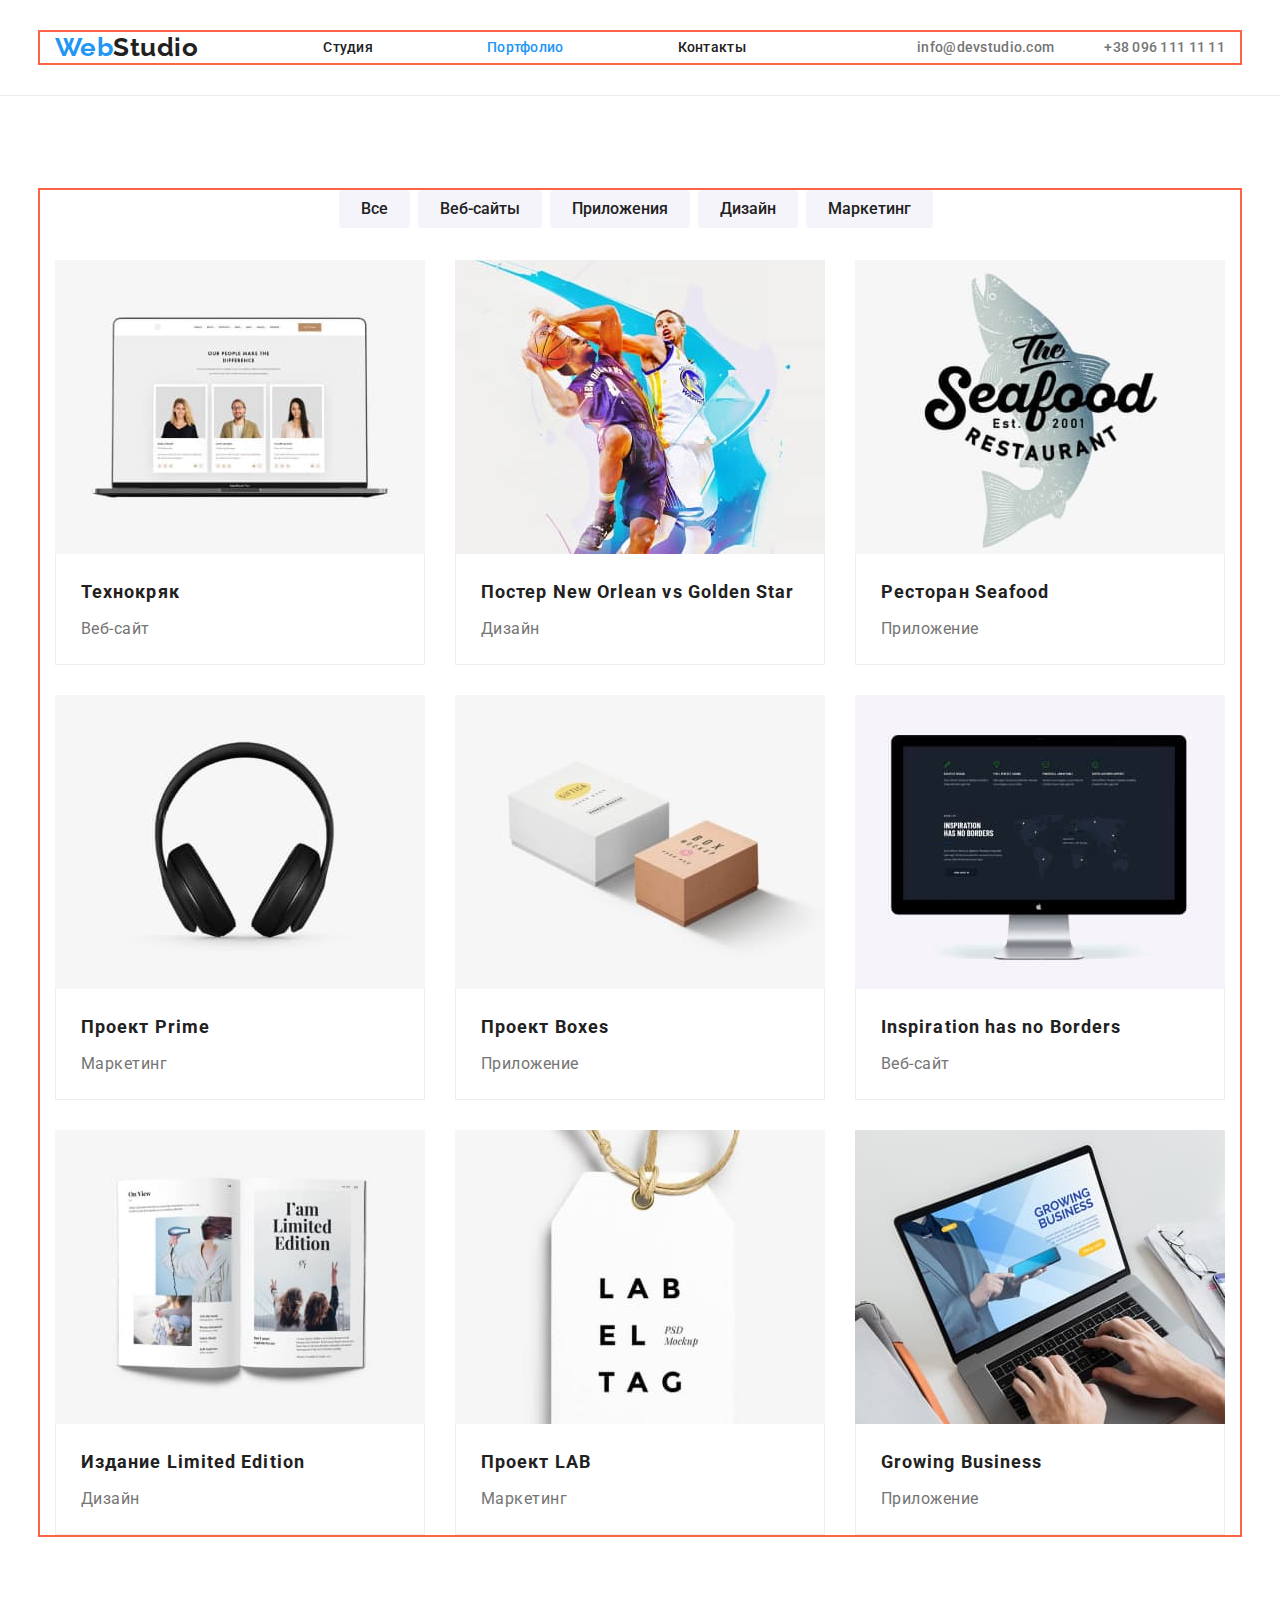
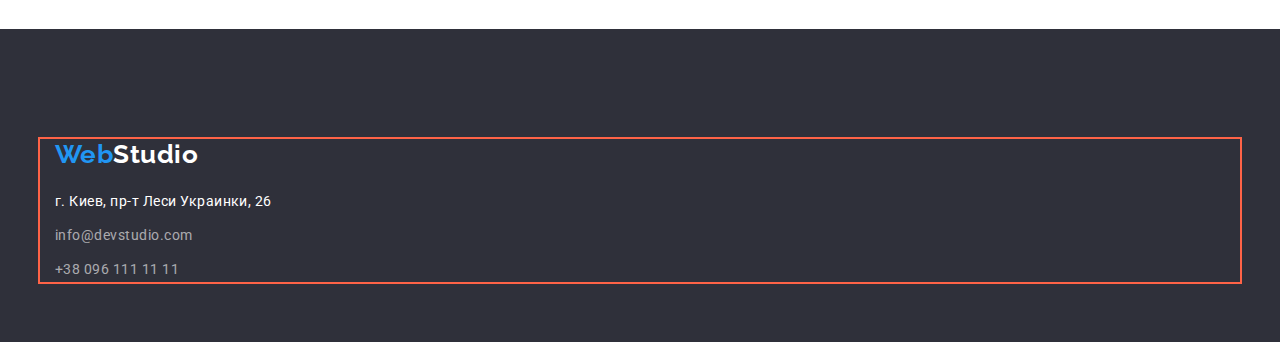
==== commit 7ee8cc23: "Обновляет styles.css" ====
--- a/portfolio.html
+++ b/portfolio.html
@@ -15,7 +15,7 @@
     <link rel="stylesheet" href="./css/styles.css" />
   </head>
   <body>
-    <!--ШАПКА САЙТА-->
+    <!--Шапка сайта-->
     <header class="header-page">
       <div class="container">
         <nav class="header-nav">
@@ -50,11 +50,11 @@
       </div>
     </header>
 
-    <!--MAIN-КОНТЕНТ-->
+    <!--Main-контент-->
     <main class="projects-page">
       <section class="projects section">
         <div class="container">
-          <h1 hidden>Наши проекты</h1>
+          <h1 class="visually-hidden">Наши проекты</h1>
         <ul class="projects-list list">
           <li><button type="button" class="projects-btn pointer">Вcе</button></li>
           <li><button type="button" class="projects-btn pointer">Веб-сайты</button></li>
@@ -69,6 +69,8 @@
               <img
                 src="./images/work-1.jpg"
                 alt="технокряк"
+                width="370"
+      
               />
               <div class="works-text">
                 <h2 class="works-title">Технокряк</h2>
@@ -82,6 +84,8 @@
               <img
                 src="./images/work-2.jpg"
                 alt="постер баскетбол"
+                width="370"
+
               />
               <div class="works-text">
                 <h2 class="works-title">Постер New Orlean vs Golden Star</h2>
@@ -95,6 +99,8 @@
               <img
                 src="./images/work-3.jpg"
                 alt="ресторан"
+                width="370"
+
               />
               <div class="works-text">
                 <h2 class="works-title">Ресторан Seafood</h2>
@@ -108,6 +114,8 @@
               <img
                 src="./images/work-4.jpg"
                 alt="проект prime"
+                width="370"
+
               />
               <div class="works-text">
                 <h2 class="works-title">Проект Prime</h2>
@@ -121,6 +129,8 @@
               <img
                 src="./images/work-5.jpg"
                 alt="проект boxes"
+                width="370"
+
               />
               <div class="works-text">
                 <h2 class="works-title">Проект Boxes</h2>
@@ -134,6 +144,8 @@
               <img
                 src="./images/work-6.jpg"
                 alt="вебсайт inspiration"
+                width="370"
+
               />
               <div class="works-text">
                 <h2 class="works-title">Inspiration has no Borders</h2>
@@ -147,6 +159,8 @@
               <img
                 src="./images/work-7.jpg"
                 alt="журнал edition"
+                width="370"
+
               />
               <div class="works-text">
                 <h2 class="works-title">Издание Limited Edition</h2>
@@ -160,6 +174,8 @@
               <img
                 src="./images/work-8.jpg"
                 alt="проект lab"
+                width="370"
+
               />
               <div class="works-text">
                 <h2 class="works-title">Проект LAB</h2>
@@ -173,6 +189,8 @@
               <img
                 src="./images/work-9.jpg"
                 alt="приложение buisness"
+                width="370"
+
               />
             <div class="works-text">
               <h2 class="works-title">Growing Business</h2>
@@ -186,7 +204,7 @@
         
     </main>
 
-    <!--ФУТЕР-->
+    <!--Футер-->
     <footer class="footer">
       <div class="container">
         <a href="./index.html" class="logo"
--- a/css/styles.css
+++ b/css/styles.css
@@ -33,6 +33,19 @@
   height: auto;
 }
 
+.visually-hidden {
+  position: absolute;
+  width: 1px;
+  height: 1px;
+  margin: -1px;
+  border: 0;
+  padding: 0;
+  white-space: nowrap;
+  clip-path: inset(100%);
+  clip: rect(0 0 0 0);
+  overflow: hidden;
+}
+
 .list {
   padding: 0;
   margin: 0;
@@ -98,6 +111,7 @@
   line-height: 1.4;
   letter-spacing: 0.02em;
   text-decoration: none;
+  padding: 32px;
 }
 
 .header-link:hover,
@@ -161,7 +175,6 @@
   background-color: var(--footer-bg-color);
   outline: 2px solid tomato;
   padding: 200px;
-
   text-align: center;
 }
 
@@ -181,6 +194,7 @@
 .hero-btn {
   display: inline-block;
   padding: 10px 32px;
+  border: 0;
   border-radius: 4px;
   min-width: 200px;
 
@@ -205,13 +219,11 @@
 .feature-list {
   display: flex;
   margin-left: -30px;
-  margin-top: -30px;
 }
 
 .feature-item {
   flex-basis: calc(100% / 4 - 30px);
   margin-left: 30px;
-  margin-top: 30px;
 }
 
 .feature-text {
@@ -258,7 +270,6 @@
 }
 
 /* ------------ TEAM ------------*/
-
 .team {
   background-color: var(--team-button-bg-color);
 }
@@ -280,7 +291,8 @@
 }
 
 .team-card {
-  width: calc((100% - 90px) / 4);
+  flex-basis: calc((100% - 90px) / 4);
+  /* width: calc((100% - 90px) / 4); */
 
   background: #ffffff;
   box-shadow: 0px 1px 3px rgba(0, 0, 0, 0.12), 0px 1px 1px rgba(0, 0, 0, 0.14),
@@ -380,6 +392,7 @@
 .projects-btn {
   color: var(--primary-text-color);
   background-color: var(--team-button-bg-color);
+  border: 0rem;
   border-radius: 4px;
 
   padding: 6px 22px;
@@ -400,6 +413,10 @@
 .projects-btn:focus {
   background-color: var(--accent-color);
   color: var(--primary-white-color);
+
+  box-shadow: 0px 3px 1px rgba(0, 0, 0, 0.1), 0px 1px 2px rgba(0, 0, 0, 0.08),
+    0px 2px 2px rgba(0, 0, 0, 0.12);
+  border-radius: 4px;
 }
 
 .works-list {
@@ -410,12 +427,13 @@
 }
 
 .works-item {
-  width: calc(100% / 3 - 30px);
+  flex-basis: calc(100% / 3 - 30px);
   margin-left: 30px;
   margin-top: 30px;
 }
 
 /* width: calc((100% - 90px) / 3); */
+/* width: calc(100% / 3 - 30px */
 
 .works-link {
   text-decoration: none;
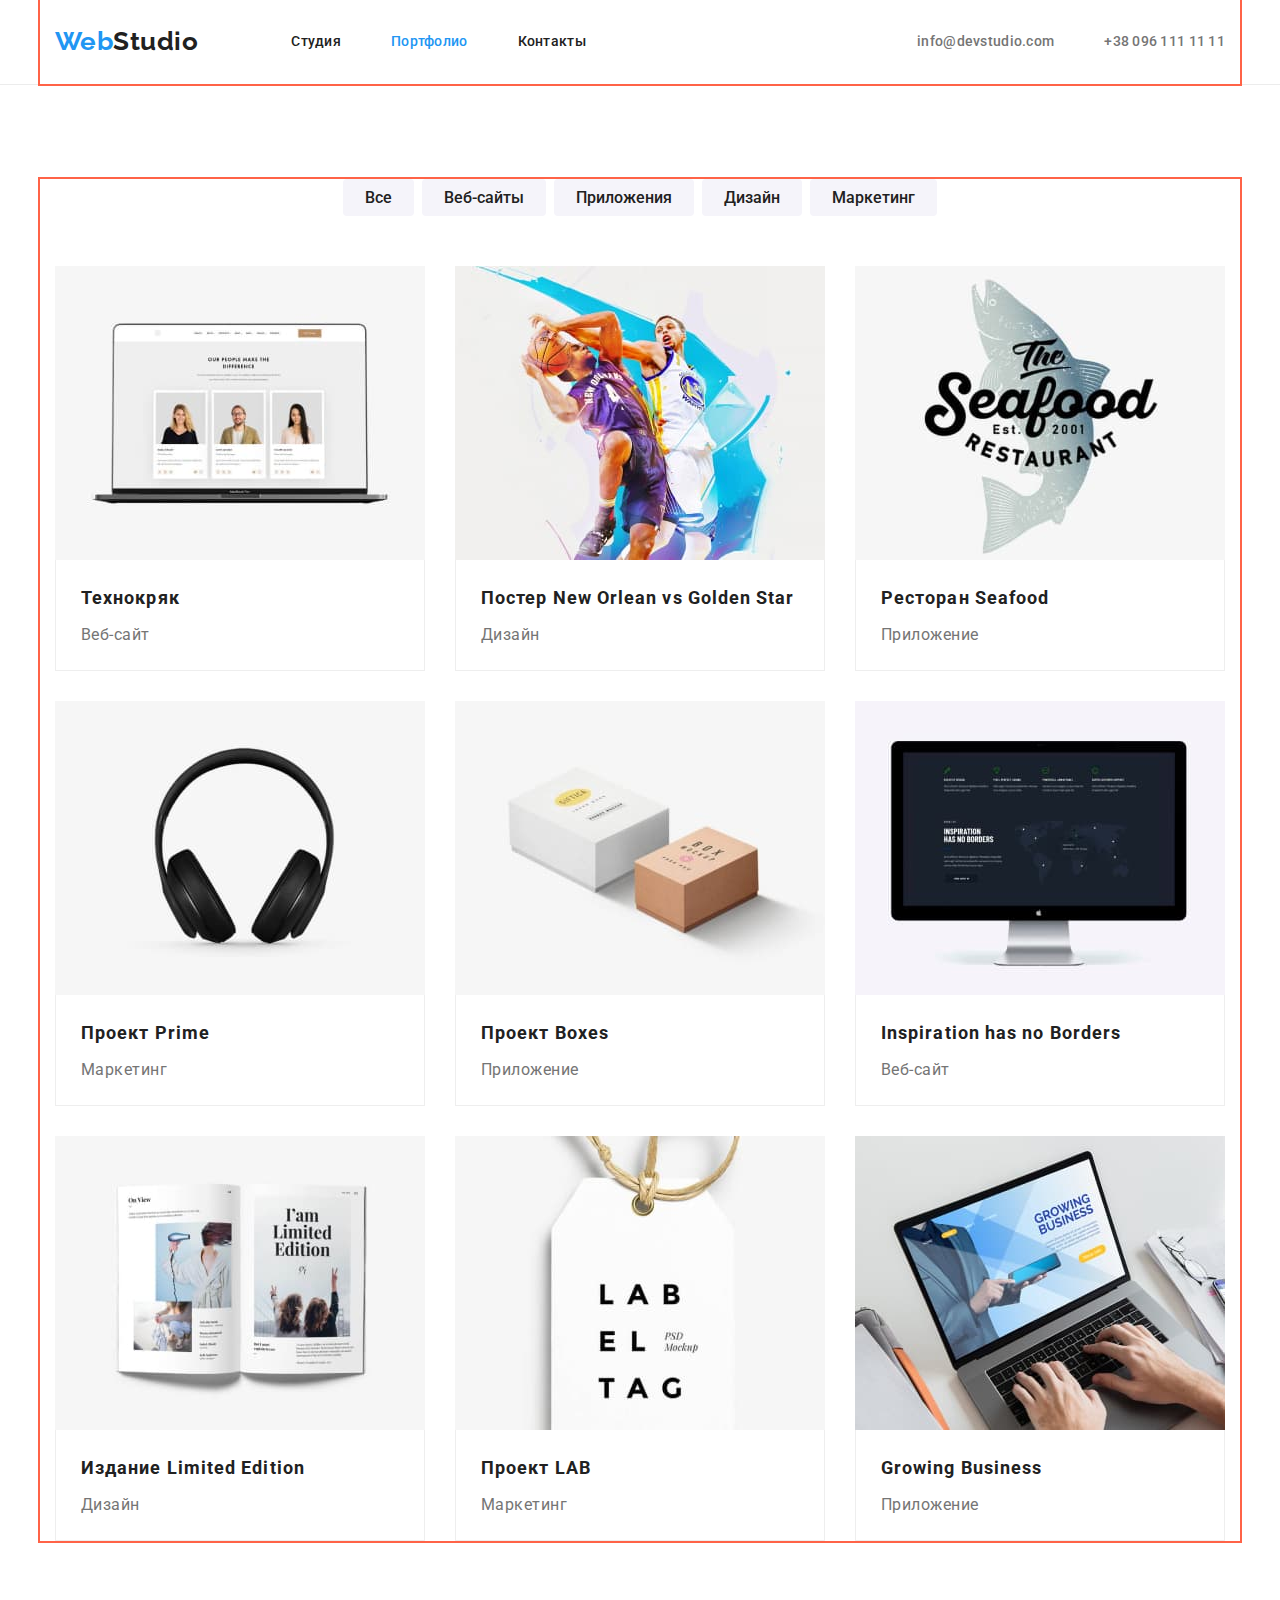
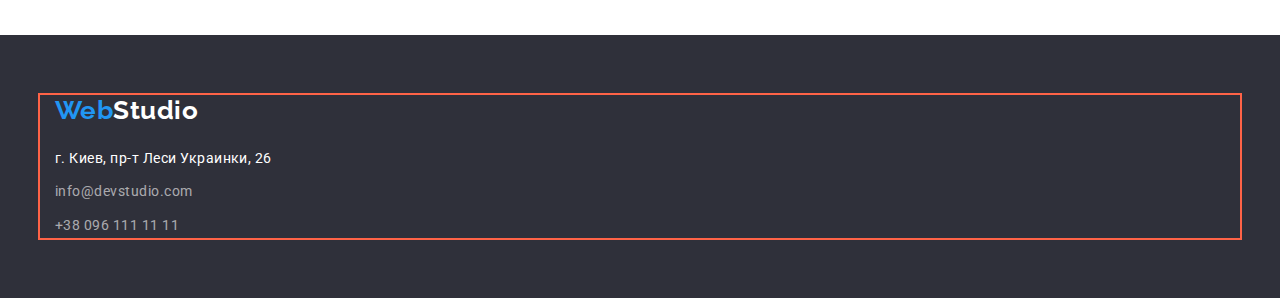
==== commit 5de21be7: "Исправляет замечания преподавателя (обновляет сss)" ====
--- a/portfolio.html
+++ b/portfolio.html
@@ -56,11 +56,11 @@
         <div class="container">
           <h1 class="visually-hidden">Наши проекты</h1>
         <ul class="projects-list list">
-          <li><button type="button" class="projects-btn pointer">Вcе</button></li>
-          <li><button type="button" class="projects-btn pointer">Веб-сайты</button></li>
-          <li><button type="button" class="projects-btn pointer">Приложения</button></li>
-          <li><button type="button" class="projects-btn pointer">Дизайн</button></li>
-          <li><button type="button" class="projects-btn pointer">Маркетинг</button></li>
+          <li class="projects-item"><button type="button" class="projects-btn pointer">Вcе</button></li>
+          <li class="projects-item"><button type="button" class="projects-btn pointer">Веб-сайты</button></li>
+          <li class="projects-item"><button type="button" class="projects-btn pointer">Приложения</button></li>
+          <li class="projects-item"><button type="button" class="projects-btn pointer">Дизайн</button></li>
+          <li class="projects-item"><button type="button" class="projects-btn pointer">Маркетинг</button></li>
         </ul>
 
         <ul class="works-list list">
--- a/css/styles.css
+++ b/css/styles.css
@@ -102,42 +102,10 @@
 }
 
 /* ------------ HEADER ------------ */
-.header-link {
-  color: var(--primary-text-color);
-
-  font-style: normal;
-  font-weight: 500;
-  font-size: 14px;
-  line-height: 1.4;
-  letter-spacing: 0.02em;
-  text-decoration: none;
-  padding: 32px;
-}
-
-.header-link:hover,
-.header-link:focus {
-  color: var(--accent-color);
-}
-
-.header-contacts {
-  color: var(--title-text-color);
-
-  font-weight: 500;
-  font-size: 14px;
-  line-height: 1.4;
-  letter-spacing: 0.02em;
-  text-decoration: none;
-}
-
-.header-contacts:hover,
-.header-contacts:focus {
-  color: var(--accent-color);
-}
-
 .header-page {
   border-bottom: 1px solid #ececec;
-  padding-top: 32px;
-  padding-bottom: 32px;
+  /* padding-top: 32px;
+  padding-bottom: 32px; */
 }
 
 .header-page .container {
@@ -161,10 +129,56 @@
   margin-right: 50px;
 }
 
+/* .header-list .header-item + .header-item {
+  margin-left: 50px;
+} */
+
+.header-link {
+  display: block;
+  padding-top: 32px;
+  padding-bottom: 32px;
+
+  color: var(--primary-text-color);
+
+  font-style: normal;
+  font-weight: 500;
+  font-size: 14px;
+  line-height: 1.4;
+  letter-spacing: 0.02em;
+  text-decoration: none;
+}
+
+.header-link:hover,
+.header-link:focus {
+  color: var(--accent-color);
+}
+
+.header-contacts {
+  display: block;
+  padding-top: 32px;
+  padding-bottom: 32px;
+
+  color: var(--title-text-color);
+
+  font-weight: 500;
+  font-size: 14px;
+  line-height: 1.4;
+  letter-spacing: 0.02em;
+  text-decoration: none;
+}
+
+.header-contacts:hover,
+.header-contacts:focus {
+  color: var(--accent-color);
+}
+
 .contacts-list {
   display: flex;
   margin-left: auto;
 }
+
+/* .contacts-list .contacts-item + .contacts-item {
+} */
 
 .tel {
   margin-left: 50px;
@@ -174,7 +188,8 @@
 .hero {
   background-color: var(--footer-bg-color);
   outline: 2px solid tomato;
-  padding: 200px;
+  padding-top: 200px;
+  padding-bottom: 200px;
   text-align: center;
 }
 
@@ -226,16 +241,6 @@
   margin-left: 30px;
 }
 
-.feature-text {
-  margin-top: 0;
-  margin-bottom: 0;
-
-  color: var(--title-text-color);
-
-  font-size: 14px;
-  line-height: 1.71;
-}
-
 .feature-title {
   margin-top: 0;
   margin-bottom: 10px;
@@ -244,6 +249,16 @@
   font-size: 14px;
   line-height: 1.4;
   text-transform: uppercase;
+}
+
+.feature-text {
+  margin-top: 0;
+  margin-bottom: 0;
+
+  color: var(--title-text-color);
+
+  font-size: 14px;
+  line-height: 1.71;
 }
 
 /* ------------ ABOUT ------------*/
@@ -257,7 +272,7 @@
 
   font-weight: 700;
   font-size: 36px;
-  line-height: 1.7;
+  line-height: 1.17;
   text-align: center;
 }
 
@@ -280,7 +295,7 @@
 
   font-weight: 700;
   font-size: 36px;
-  line-height: 1.7;
+  line-height: 1.17;
   text-align: center;
 }
 
@@ -330,7 +345,7 @@
 .footer {
   background-color: var(--footer-bg-color);
 
-  padding-top: 110px;
+  padding-top: 60px;
   padding-bottom: 60px;
 }
 
@@ -382,21 +397,16 @@
 .projects-list {
   display: flex;
   justify-content: center;
-  margin-bottom: 32px;
-}
-
-.projects-list {
-  display: flex;
+  margin-bottom: 50px;
 }
 
 .projects-btn {
+  border: 0rem;
+  border-radius: 4px;
+  padding: 6px 22px;
+
   color: var(--primary-text-color);
   background-color: var(--team-button-bg-color);
-  border: 0rem;
-  border-radius: 4px;
-
-  padding: 6px 22px;
-  margin-right: 8px;
 
   font-family: inherit;
   font-weight: 500;
@@ -405,7 +415,7 @@
   text-align: center;
 }
 
-.projects-btn:not(:last-child) {
+.projects-item:not(:last-child) {
   margin-right: 8px;
 }
 
